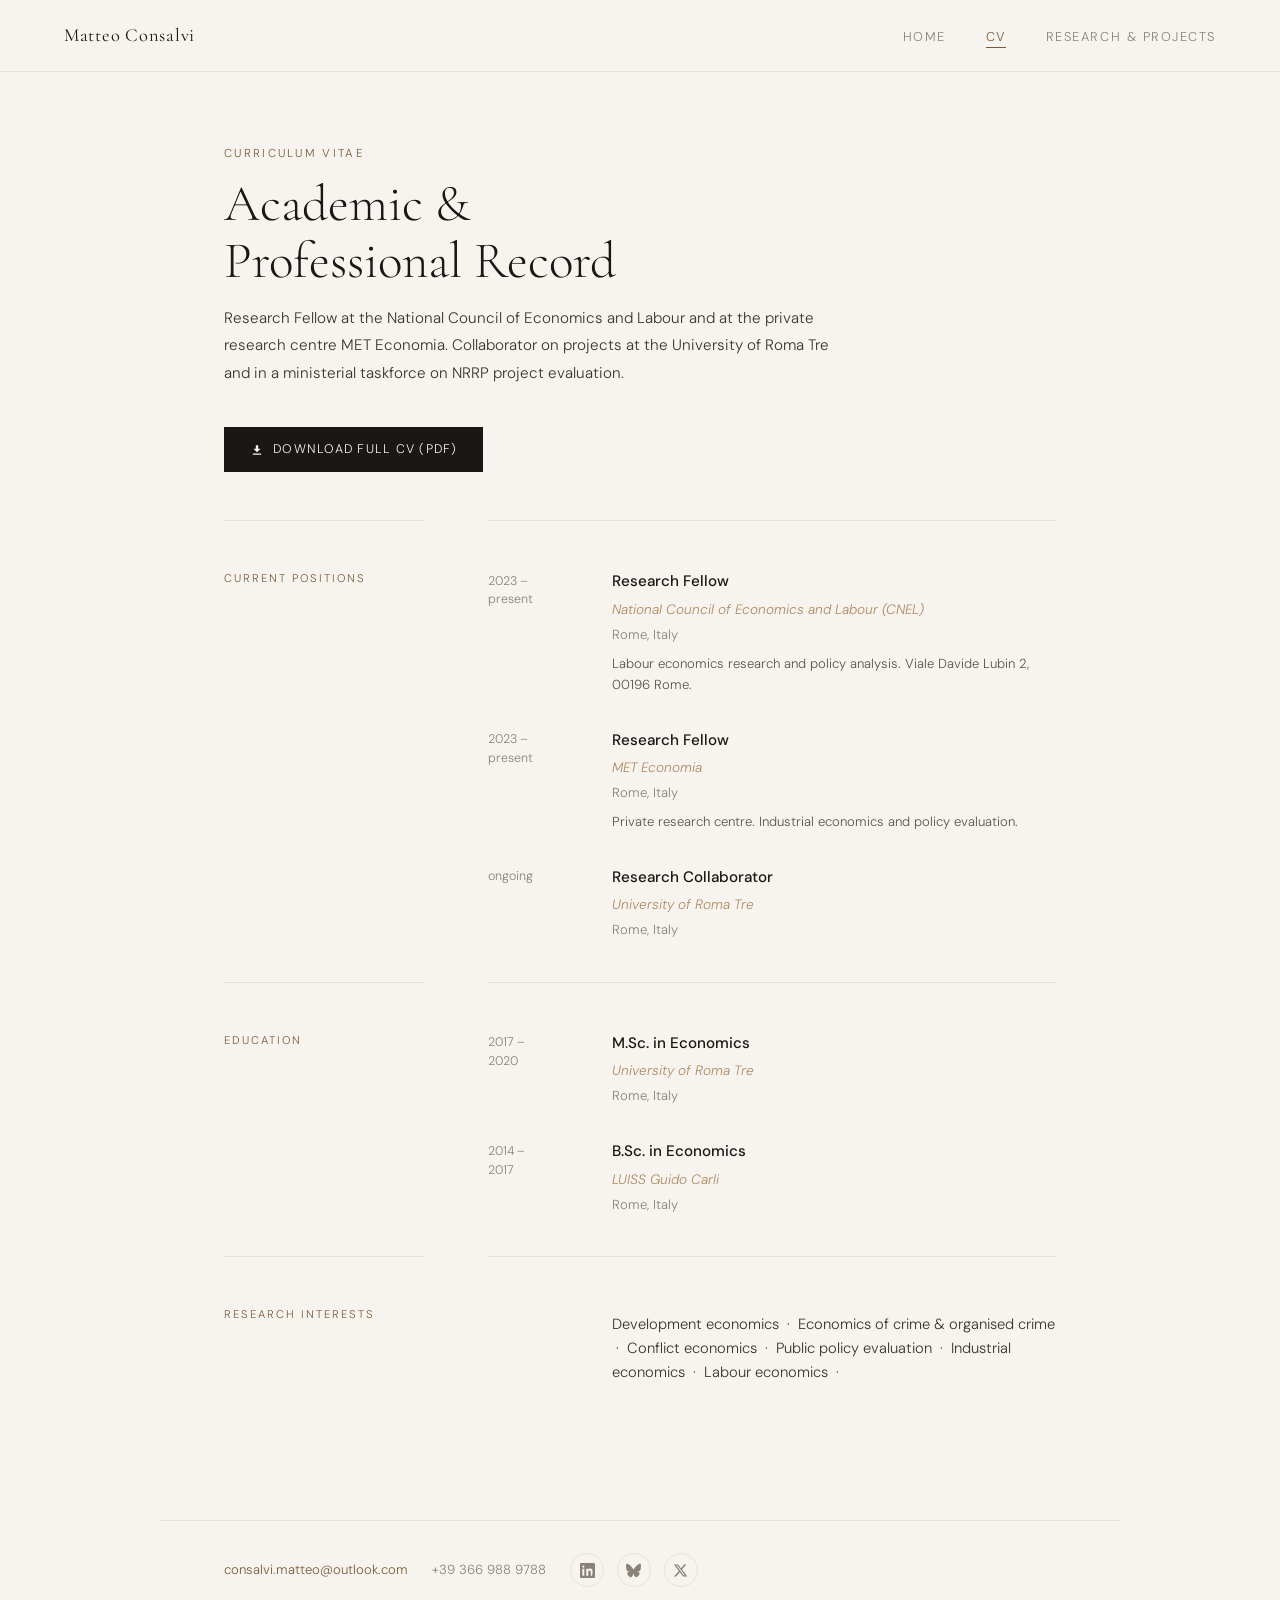
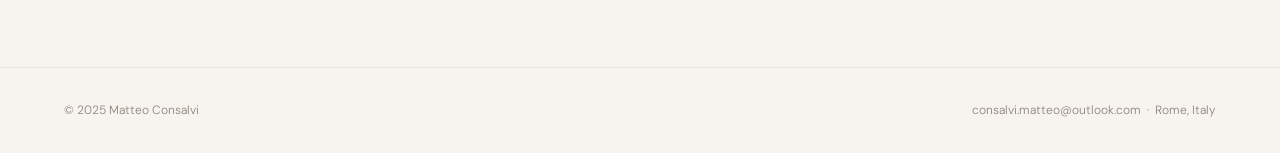
==== cv.html @ 4a99da64 "Update cv.html" ====
<!DOCTYPE html>
<html lang="en">
<head>
  <meta charset="UTF-8" />
  <meta name="viewport" content="width=device-width, initial-scale=1.0" />
  <title>CV — Matteo Consalvi</title>
  <link href="https://fonts.googleapis.com/css2?family=Cormorant+Garamond:ital,wght@0,300;0,400;0,600;1,300;1,400&family=DM+Sans:wght@300;400;500&display=swap" rel="stylesheet" />
  <style>
    *, *::before, *::after { box-sizing: border-box; margin: 0; padding: 0; }

    :root {
      --ink:       #1a1814;
      --parchment: #f7f4ef;
      --warm-mid:  #e8e3da;
      --accent:    #7a5c3a;
      --accent-lt: #b08a60;
      --muted:     #8a8278;
      --serif:     'Cormorant Garamond', Georgia, serif;
      --sans:      'DM Sans', system-ui, sans-serif;
    }

    html { scroll-behavior: smooth; }
    body {
      background: var(--parchment);
      color: var(--ink);
      font-family: var(--sans);
      font-weight: 300;
      line-height: 1.7;
      min-height: 100vh;
    }

    /* ─── NAV ─── */
    nav {
      position: fixed; top: 0; left: 0; right: 0; z-index: 100;
      display: flex; align-items: center; justify-content: space-between;
      padding: 1.25rem 4rem;
      background: rgba(247,244,239,0.92);
      backdrop-filter: blur(10px);
      border-bottom: 1px solid var(--warm-mid);
    }
    .nav-brand {
      font-family: var(--serif);
      font-size: 1.15rem;
      font-weight: 400;
      letter-spacing: 0.04em;
      color: var(--ink);
      text-decoration: none;
    }
    .nav-links { display: flex; gap: 2.5rem; list-style: none; }
    .nav-links a {
      font-size: 0.8rem;
      letter-spacing: 0.12em;
      text-transform: uppercase;
      color: var(--muted);
      text-decoration: none;
      transition: color 0.2s;
    }
    .nav-links a:hover { color: var(--ink); }
    .nav-links a.active {
      border-bottom: 1px solid var(--accent);
      padding-bottom: 2px;
      color: var(--accent);
    }

    /* ─── PAGE HEADER ─── */
    .page-header {
      padding: 9rem 4rem 3rem;
      max-width: 960px;
      margin: 0 auto;
      animation: fadeUp 0.6s ease both;
    }
    .page-eyebrow {
      font-size: 0.72rem;
      letter-spacing: 0.2em;
      text-transform: uppercase;
      color: var(--accent);
      margin-bottom: 0.8rem;
    }
    h1 {
      font-family: var(--serif);
      font-size: clamp(2.4rem, 4vw, 3.5rem);
      font-weight: 300;
      line-height: 1.1;
      margin-bottom: 1rem;
    }
    .page-intro {
      font-size: 0.95rem;
      color: #3a3530;
      max-width: 620px;
      line-height: 1.8;
      margin-bottom: 2.5rem;
    }

    /* ─── DOWNLOAD BUTTON ─── */
    .btn-download {
      display: inline-flex;
      align-items: center;
      gap: 0.6rem;
      padding: 0.75rem 1.6rem;
      background: var(--ink);
      color: var(--parchment);
      font-family: var(--sans);
      font-size: 0.78rem;
      letter-spacing: 0.1em;
      text-transform: uppercase;
      text-decoration: none;
      transition: background 0.2s;
    }
    .btn-download:hover { background: var(--accent); }
    .btn-download svg { width: 14px; height: 14px; fill: currentColor; }

    /* ─── MAIN CONTENT ─── */
    .cv-layout {
      max-width: 960px;
      margin: 0 auto;
      padding: 0 4rem 6rem;
      display: grid;
      grid-template-columns: 200px 1fr;
      gap: 0 4rem;
    }

    /* ─── CV SECTION ─── */
    .cv-section {
      display: contents;
    }
    .cv-section-label {
      font-size: 0.7rem;
      letter-spacing: 0.18em;
      text-transform: uppercase;
      color: var(--accent);
      padding-top: 3rem;
      padding-bottom: 0.5rem;
      border-top: 1px solid var(--warm-mid);
    }
    .cv-section-body {
      padding-top: 3rem;
      padding-bottom: 2.5rem;
      border-top: 1px solid var(--warm-mid);
    }

    /* ─── CV ENTRY ─── */
    .cv-entry {
      display: grid;
      grid-template-columns: 100px 1fr;
      gap: 0 1.5rem;
      margin-bottom: 2rem;
    }
    .cv-entry:last-child { margin-bottom: 0; }
    .cv-year {
      font-size: 0.78rem;
      color: var(--muted);
      padding-top: 0.15rem;
      line-height: 1.5;
    }
    .cv-entry-content {}
    .cv-entry-title {
      font-size: 0.95rem;
      font-weight: 500;
      margin-bottom: 0.15rem;
    }
    .cv-entry-sub {
      font-size: 0.85rem;
      color: var(--accent-lt);
      font-style: italic;
      margin-bottom: 0.2rem;
    }
    .cv-entry-place {
      font-size: 0.82rem;
      color: var(--muted);
    }
    .cv-entry-desc {
      font-size: 0.82rem;
      color: #5a5450;
      margin-top: 0.4rem;
      line-height: 1.65;
    }

    /* ─── CONTACT STRIP ─── */
    .contact-strip {
      max-width: 960px;
      margin: 0 auto;
      padding: 2rem 4rem 5rem;
      display: flex;
      flex-wrap: wrap;
      gap: 1.5rem;
      align-items: center;
      border-top: 1px solid var(--warm-mid);
    }
    .contact-strip a {
      font-size: 0.82rem;
      color: var(--accent);
      text-decoration: none;
    }
    .contact-strip a:hover { text-decoration: underline; }
    .social-links { display: flex; gap: 0.8rem; align-items: center; }
    .social-links a {
      display: flex; align-items: center; justify-content: center;
      width: 34px; height: 34px;
      border: 1px solid var(--warm-mid);
      border-radius: 50%;
      color: var(--muted);
      text-decoration: none;
      font-size: 0.8rem;
      transition: all 0.2s;
    }
    .social-links a:hover { border-color: var(--accent); color: var(--accent); }
    .social-links svg { width: 15px; height: 15px; fill: currentColor; }

    /* ─── FOOTER ─── */
    footer {
      border-top: 1px solid var(--warm-mid);
      padding: 2rem 4rem;
      display: flex; justify-content: space-between; align-items: center;
      font-size: 0.75rem; color: var(--muted);
    }
    footer a { color: var(--muted); text-decoration: none; }
    footer a:hover { color: var(--accent); }

    @media (max-width: 768px) {
      nav { padding: 1rem 1.5rem; }
      .nav-links { gap: 1.5rem; }
      .page-header { padding: 7rem 1.5rem 2rem; }
      .cv-layout { grid-template-columns: 1fr; padding: 0 1.5rem 4rem; gap: 0; }
      .cv-section-label { border-top: none;  2rem; }
      .cv-entry { grid-template-columns: 1fr; gap: 0.2rem; }
      .contact-strip { padding: 2rem 1.5rem; }
      footer { flex-direction: column; gap: 0.5rem; padding: 1.5rem; }
    }

    @keyframes fadeUp {
      from { opacity: 0; transform: translateY(18px); }
      to   { opacity: 1; transform: translateY(0); }
    }
    .cv-layout { animation: fadeUp 0.65s ease 0.1s both; }
  </style>
</head>
<body>

  <nav>
    <a class="nav-brand" href="index.html">Matteo Consalvi</a>
    <ul class="nav-links">
      <li><a href="index.html">Home</a></li>
      <li><a href="cv.html" class="active">CV</a></li>
      <li><a href="research.html">Research &amp; Projects</a></li>
    </ul>
  </nav>

  <div class="page-header">
    <div class="page-eyebrow">Curriculum Vitae</div>
    <h1>Academic &amp;<br>Professional Record</h1>
    <p class="page-intro">
      Research Fellow at the National Council of Economics and Labour and at the private research centre MET Economia. Collaborator on projects at the University of Roma Tre and in a ministerial taskforce on NRRP project evaluation.
    </p>
    <a class="btn-download"
      href="assets/matteo-consalvi-cv.pdf" download       
      target="_blank" rel="noopener">
      <svg viewBox="0 0 24 24"><path d="M12 16l-6-6h4V4h4v6h4l-6 6zm-7 2h14v2H5v-2z"/></svg>
      Download Full CV (PDF)
    </a>
  </div>

  <div class="cv-layout">

    <!-- CURRENT POSITIONS -->
    <div class="cv-section">
      <div class="cv-section-label">Current Positions</div>
      <div class="cv-section-body">
        <div class="cv-entry">
          <div class="cv-year">2023 –<br>present</div>
          <div class="cv-entry-content">
            <div class="cv-entry-title">Research Fellow</div>
            <div class="cv-entry-sub">National Council of Economics and Labour (CNEL)</div>
            <div class="cv-entry-place">Rome, Italy</div>
            <div class="cv-entry-desc">Labour economics research and policy analysis. Viale Davide Lubin 2, 00196 Rome.</div>
          </div>
        </div>
        <div class="cv-entry">
          <div class="cv-year">2023 –<br>present</div>
          <div class="cv-entry-content">
            <div class="cv-entry-title">Research Fellow</div>
            <div class="cv-entry-sub">MET Economia</div>
            <div class="cv-entry-place">Rome, Italy</div>
            <div class="cv-entry-desc">Private research centre. Industrial economics and policy evaluation.</div>
          </div>
        </div>
        <div class="cv-entry">
          <div class="cv-year">ongoing</div>
          <div class="cv-entry-content">
            <div class="cv-entry-title">Research Collaborator</div>
            <div class="cv-entry-sub">University of Roma Tre</div>
            <div class="cv-entry-place">Rome, Italy</div>
          </div>
        </div>
      </div>
    </div>

    <!-- EDUCATION -->
    <div class="cv-section">
      <div class="cv-section-label">Education</div>
      <div class="cv-section-body">
        <div class="cv-entry">
          <div class="cv-year">2017 –<br>2020</div>
          <div class="cv-entry-content">
            <div class="cv-entry-title">M.Sc. in Economics</div>
            <div class="cv-entry-sub">University of Roma Tre</div>
            <div class="cv-entry-place">Rome, Italy</div>
          </div>
        </div>
        <div class="cv-entry">
          <div class="cv-year">2014 –<br>2017</div>
          <div class="cv-entry-content">
            <div class="cv-entry-title">B.Sc. in Economics</div>
            <div class="cv-entry-sub">LUISS Guido Carli</div>
            <div class="cv-entry-place">Rome, Italy</div>
          </div>
        </div>
      </div>
    </div>

    <!-- RESEARCH INTERESTS -->
    <div class="cv-section">
      <div class="cv-section-label">Research Interests</div>
      <div class="cv-section-body">
        <div class="cv-entry">
          <div class="cv-year"></div>
          <div class="cv-entry-content">
            <div class="cv-entry-desc" style="font-size:0.92rem; color:#3a3530;">
              Development economics &nbsp;·&nbsp; Economics of crime &amp; organised crime &nbsp;·&nbsp; Conflict economics &nbsp;·&nbsp; Public policy evaluation &nbsp;·&nbsp; Industrial economics &nbsp;·&nbsp; Labour economics &nbsp;·&nbsp; 
            </div>
          </div>
        </div>
      </div>
    </div>

  </div>

  <!-- CONTACT -->
  <div class="contact-strip">
    <a href="mailto:consalvi.matteo@outlook.com">consalvi.matteo@outlook.com</a>
    <span style="color:var(--muted); font-size:0.82rem;">+39 366 988 9788</span>
    <div class="social-links">
      <a href="https://www.linkedin.com/in/matteo-consalvi-65b625216/" target="_blank" rel="noopener" title="LinkedIn">
        <svg viewBox="0 0 24 24"><path d="M20.447 20.452H17.21v-5.569c0-1.328-.027-3.037-1.852-3.037-1.853 0-2.136 1.445-2.136 2.939v5.667H9.999V9h3.102v1.561h.042c.431-.816 1.484-1.676 3.054-1.676 3.267 0 3.868 2.149 3.868 4.944l-.618 6.623zM5.337 7.433a1.8 1.8 0 1 1 0-3.6 1.8 1.8 0 0 1 0 3.6zm1.554 13.019H3.781V9h3.11v11.452zM22.225 0H1.771C.792 0 0 .774 0 1.729v20.542C0 23.227.792 24 1.771 24h20.451C23.2 24 24 23.227 24 22.271V1.729C24 .774 23.2 0 22.222 0h.003z"/></svg>
      </a>
      <a href="https://bsky.app/profile/mconsalvi.bsky.social" target="_blank" rel="noopener" title="Bluesky">
        <svg viewBox="0 0 24 24"><path d="M12 10.8c-1.087-2.114-4.046-6.053-6.798-7.995C2.566.944 1.561 1.266.902 1.565.139 1.908 0 3.08 0 3.768c0 .69.378 5.65.624 6.479.815 2.736 3.713 3.66 6.383 3.364.136-.02.275-.039.415-.056-.138.022-.276.04-.415.056-3.912.58-7.387 2.005-2.83 7.078 5.013 5.19 6.87-1.113 7.823-4.308.953 3.195 2.05 9.271 7.733 4.308 4.267-4.308 1.172-6.498-2.74-7.078a8.741 8.741 0 0 1-.415-.056c.14.017.279.036.415.056 2.67.297 5.568-.628 6.383-3.364.246-.828.624-5.79.624-6.478 0-.69-.139-1.861-.902-2.204-.659-.298-1.664-.62-4.3 1.24C16.046 4.748 13.087 8.687 12 10.8z"/></svg>
      </a>
      <a href="https://x.com/matt_consi" target="_blank" rel="noopener" title="X">
        <svg viewBox="0 0 24 24"><path d="M18.244 2.25h3.308l-7.227 8.26 8.502 11.24H16.17l-5.214-6.817L4.99 21.75H1.68l7.73-8.835L1.254 2.25H8.08l4.713 6.231zm-1.161 17.52h1.833L7.084 4.126H5.117z"/></svg>
      </a>
    </div>
  </div>

  <footer>
    <span>&copy; 2025 Matteo Consalvi</span>
    <span><a href="mailto:consalvi.matteo@outlook.com">consalvi.matteo@outlook.com</a> &nbsp;&middot;&nbsp; Rome, Italy</span>
  </footer>

</body>
</html>
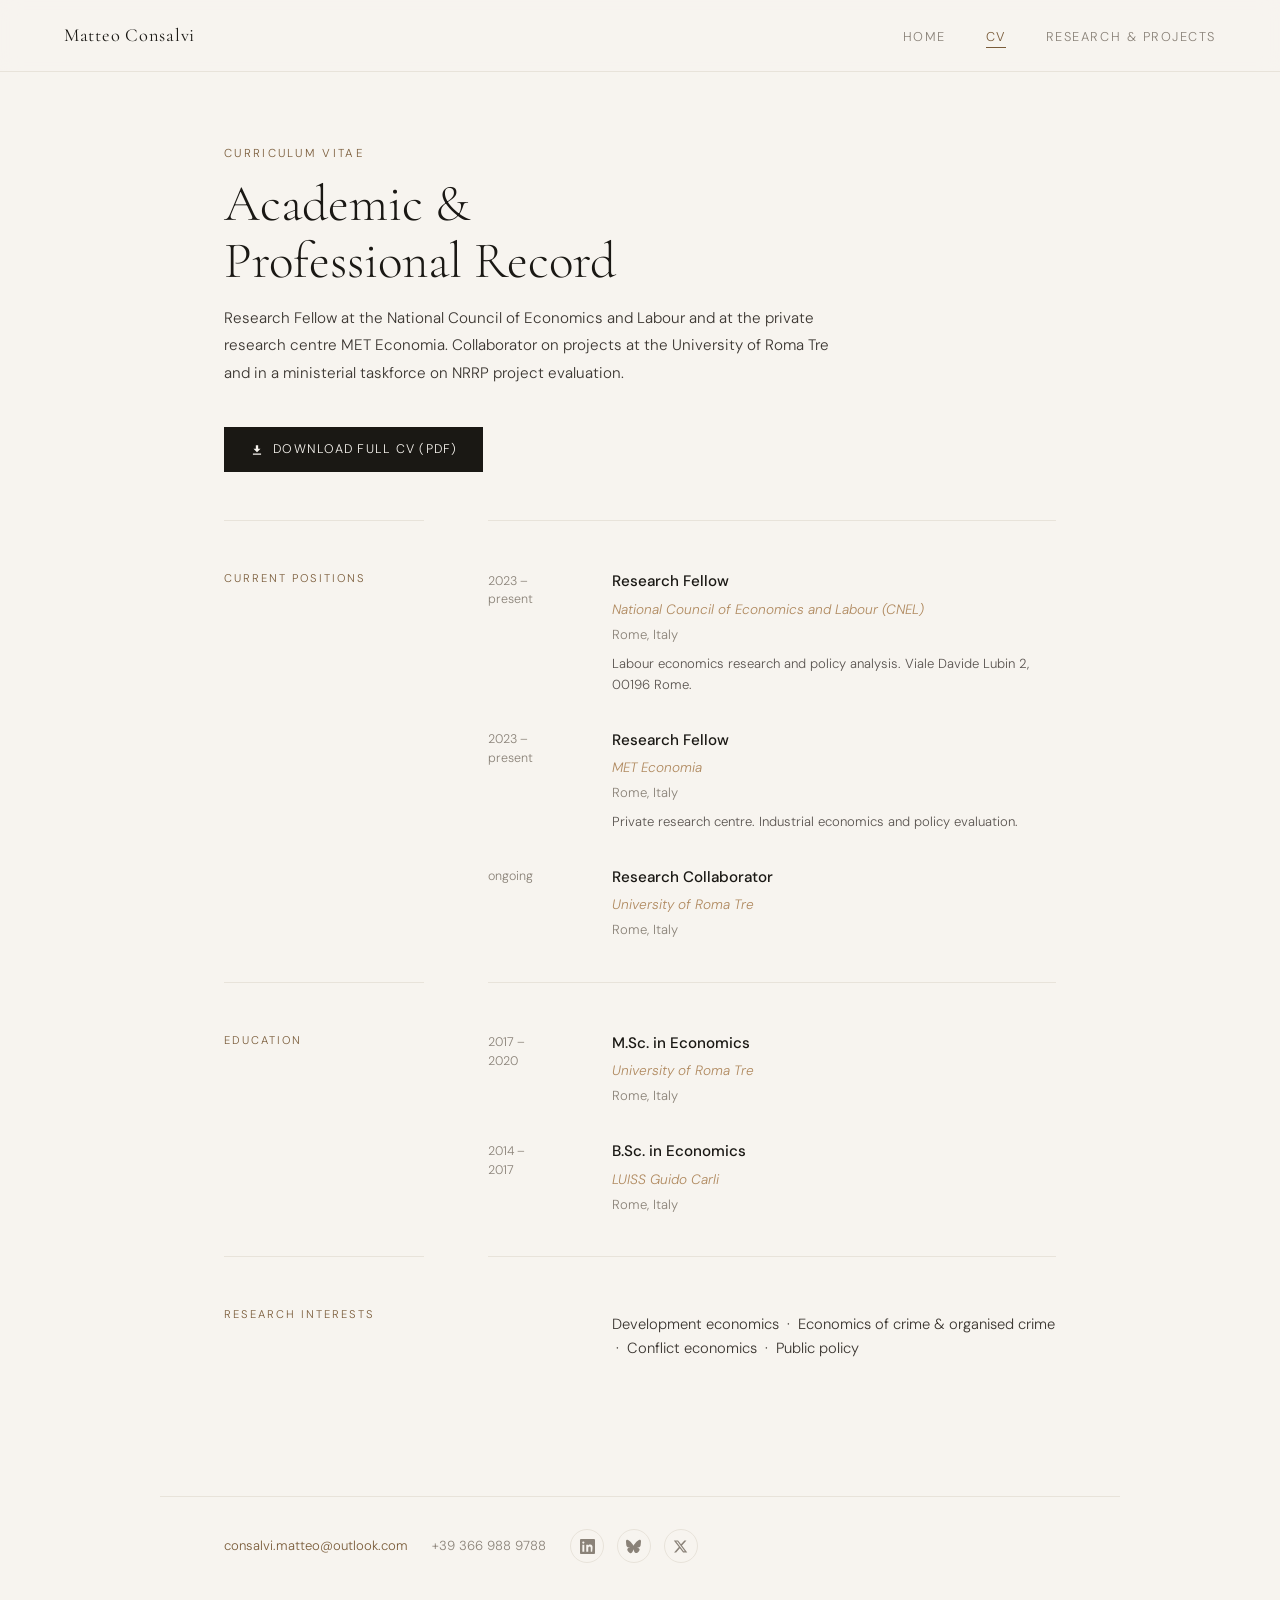
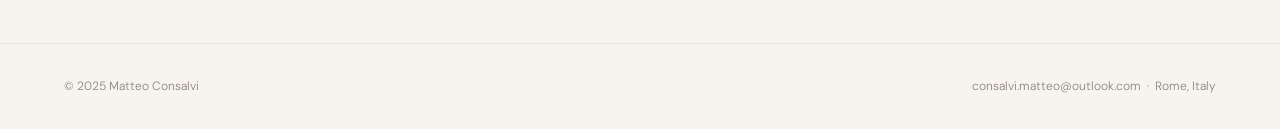
==== commit e7773e13: "Update cv.html" ====
--- a/cv.html
+++ b/cv.html
@@ -325,7 +325,7 @@
           <div class="cv-year"></div>
           <div class="cv-entry-content">
             <div class="cv-entry-desc" style="font-size:0.92rem; color:#3a3530;">
-              Development economics &nbsp;·&nbsp; Economics of crime &amp; organised crime &nbsp;·&nbsp; Conflict economics &nbsp;·&nbsp; Public policy evaluation &nbsp;·&nbsp; Industrial economics &nbsp;·&nbsp; Labour economics &nbsp;·&nbsp; 
+              Development economics &nbsp;·&nbsp; Economics of crime &amp; organised crime &nbsp;·&nbsp; Conflict economics &nbsp;·&nbsp; Public policy
             </div>
           </div>
         </div>
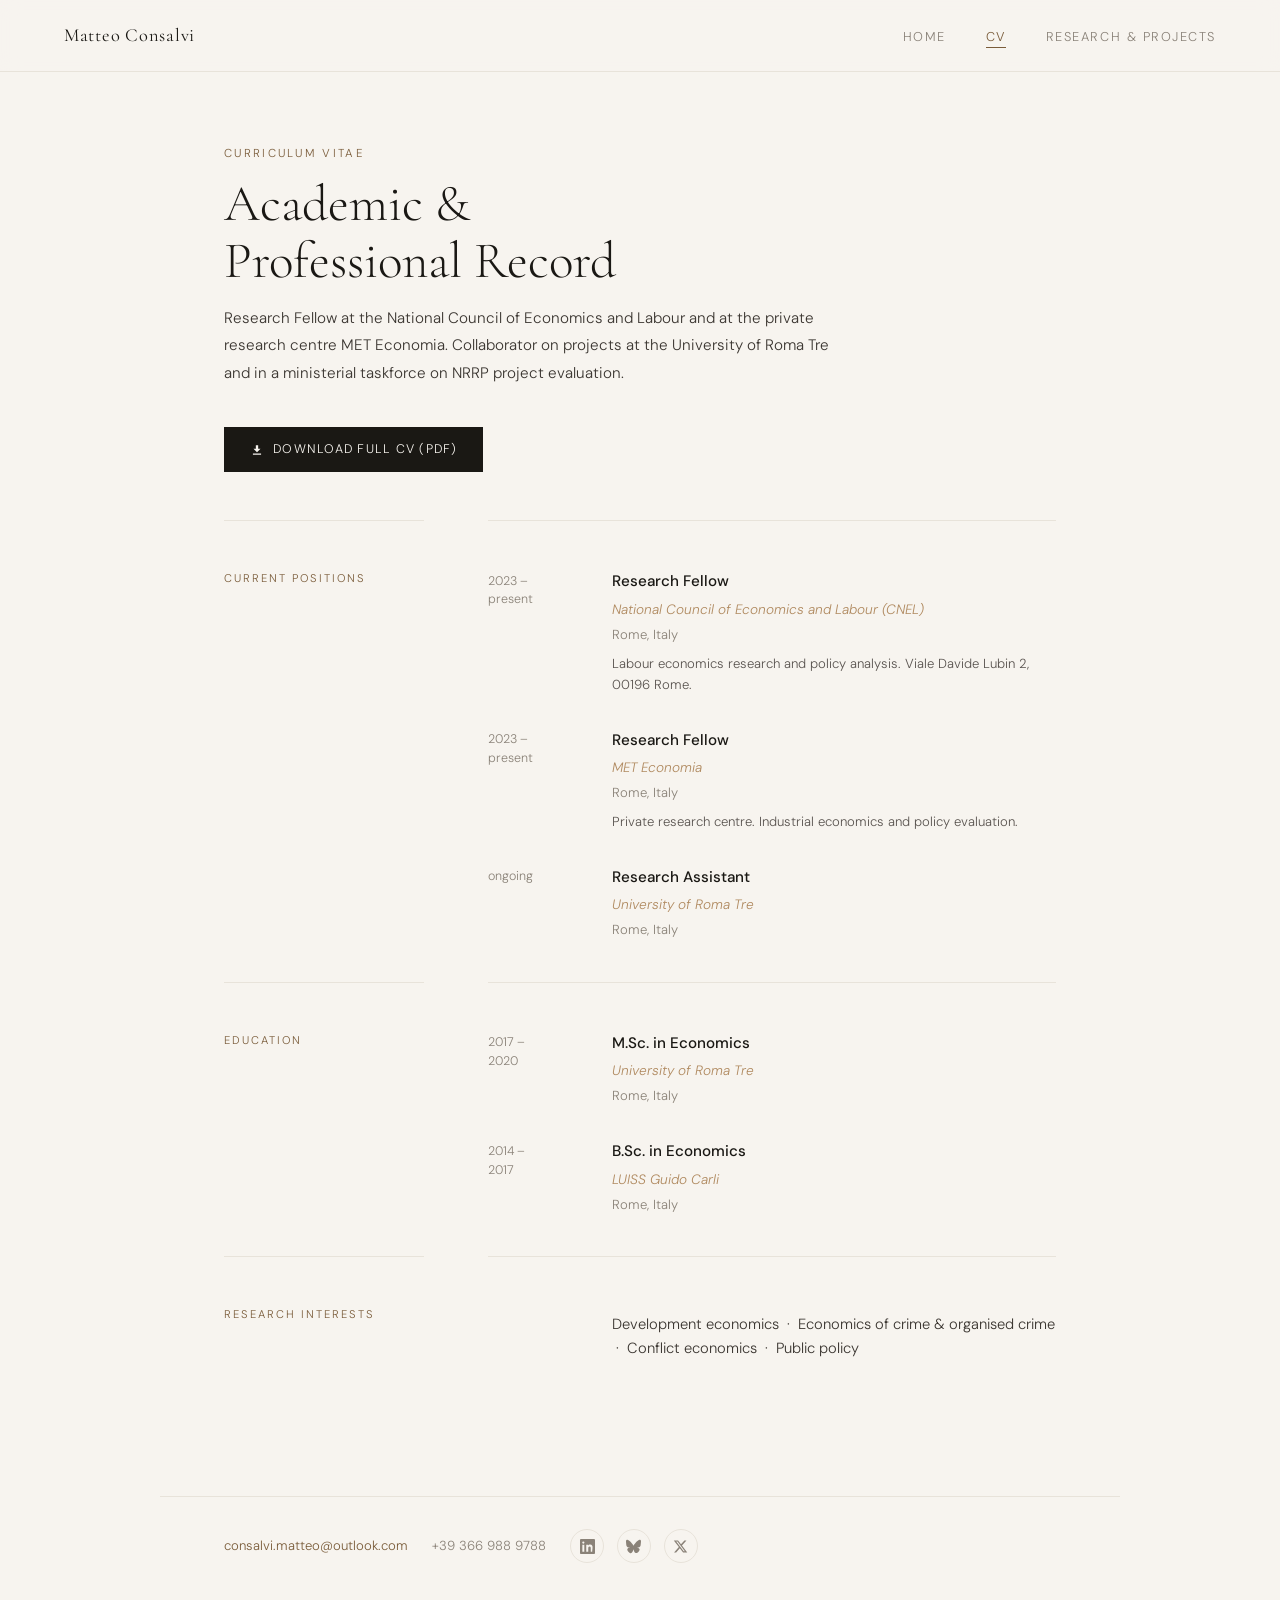
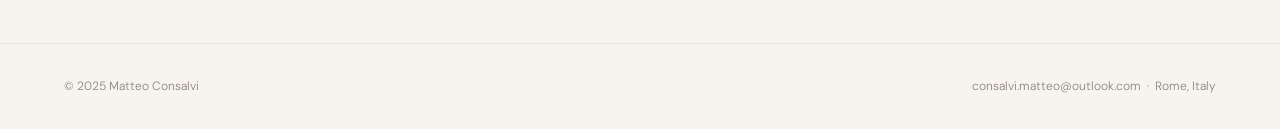
==== commit eeced556: "Update cv.html" ====
--- a/cv.html
+++ b/cv.html
@@ -286,7 +286,7 @@
         <div class="cv-entry">
           <div class="cv-year">ongoing</div>
           <div class="cv-entry-content">
-            <div class="cv-entry-title">Research Collaborator</div>
+            <div class="cv-entry-title">Research Assistant</div>
             <div class="cv-entry-sub">University of Roma Tre</div>
             <div class="cv-entry-place">Rome, Italy</div>
           </div>
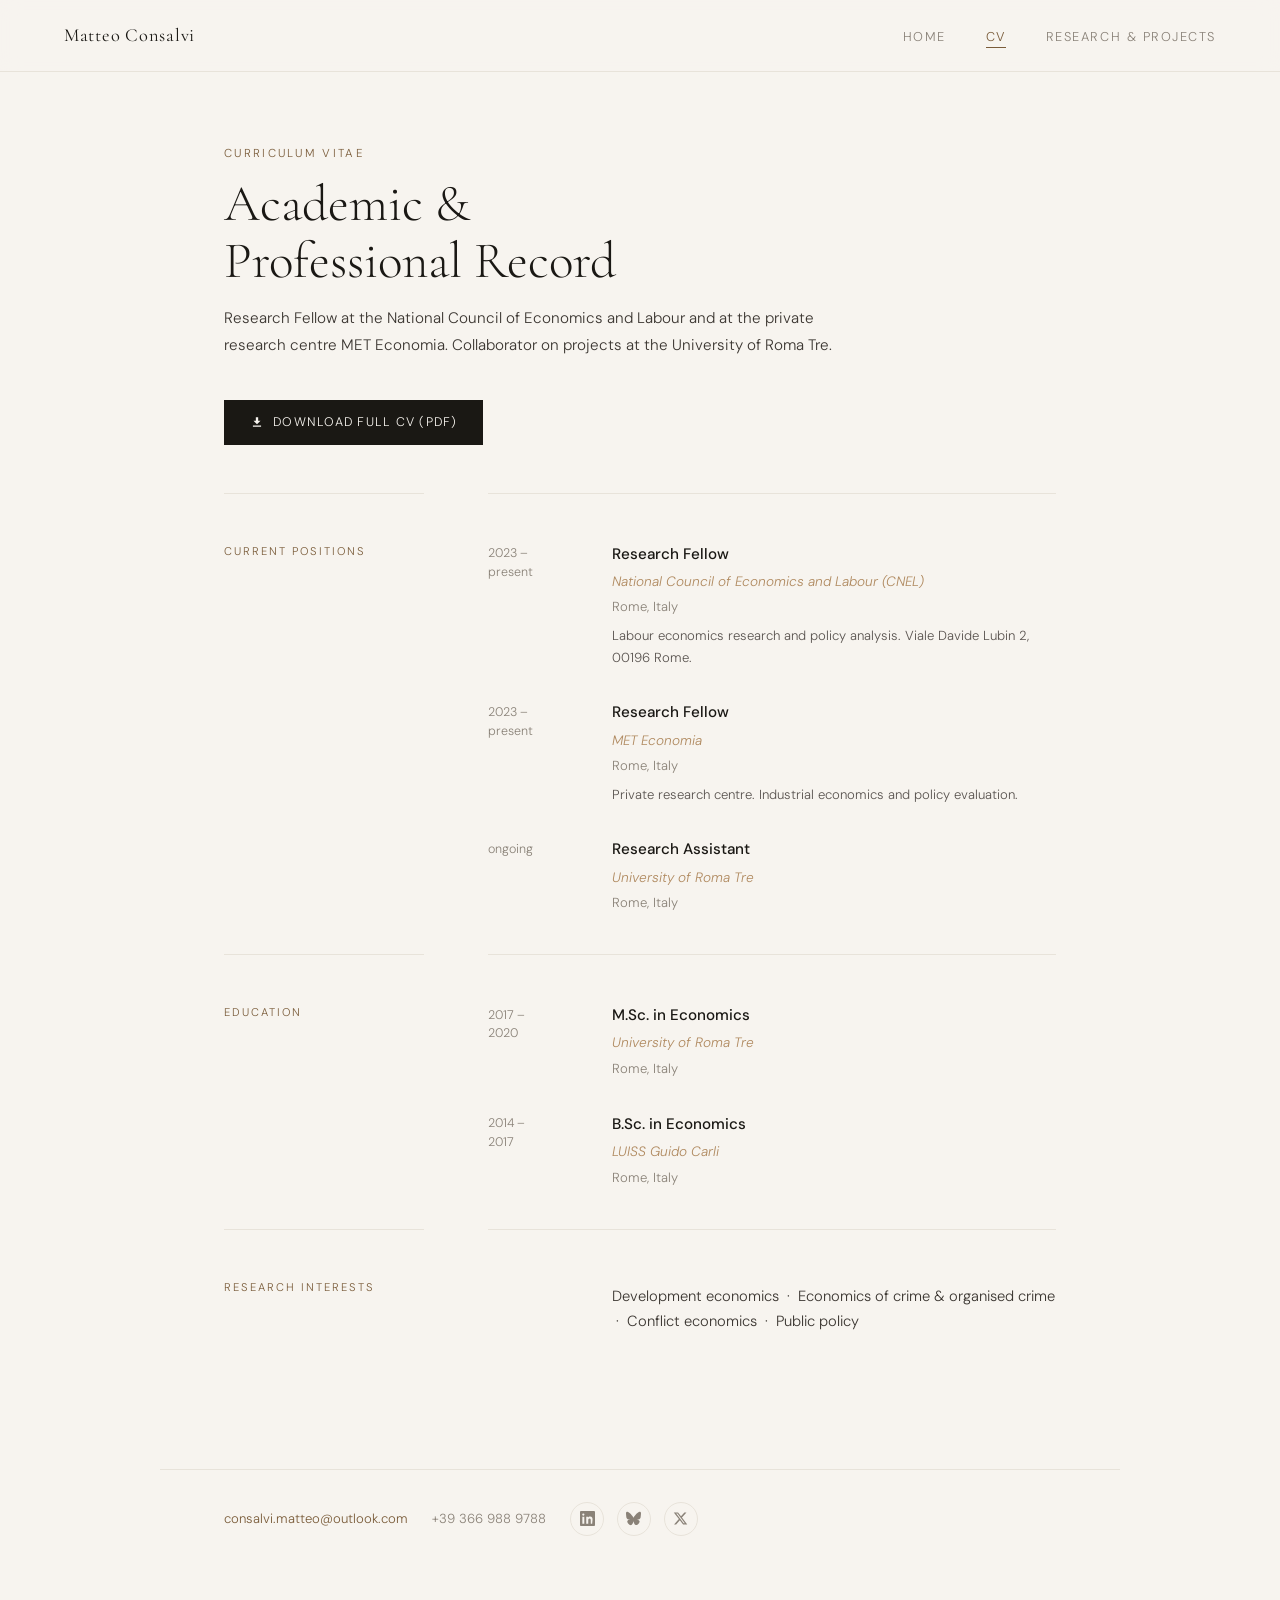
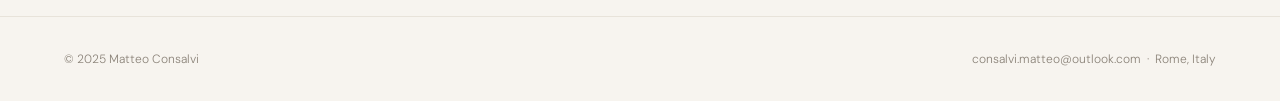
==== commit 69747618: "Update cv.html" ====
--- a/cv.html
+++ b/cv.html
@@ -249,7 +249,7 @@
     <div class="page-eyebrow">Curriculum Vitae</div>
     <h1>Academic &amp;<br>Professional Record</h1>
     <p class="page-intro">
-      Research Fellow at the National Council of Economics and Labour and at the private research centre MET Economia. Collaborator on projects at the University of Roma Tre and in a ministerial taskforce on NRRP project evaluation.
+      Research Fellow at the National Council of Economics and Labour and at the private research centre MET Economia. Collaborator on projects at the University of Roma Tre.
     </p>
     <a class="btn-download"
       href="assets/matteo-consalvi-cv.pdf" download       
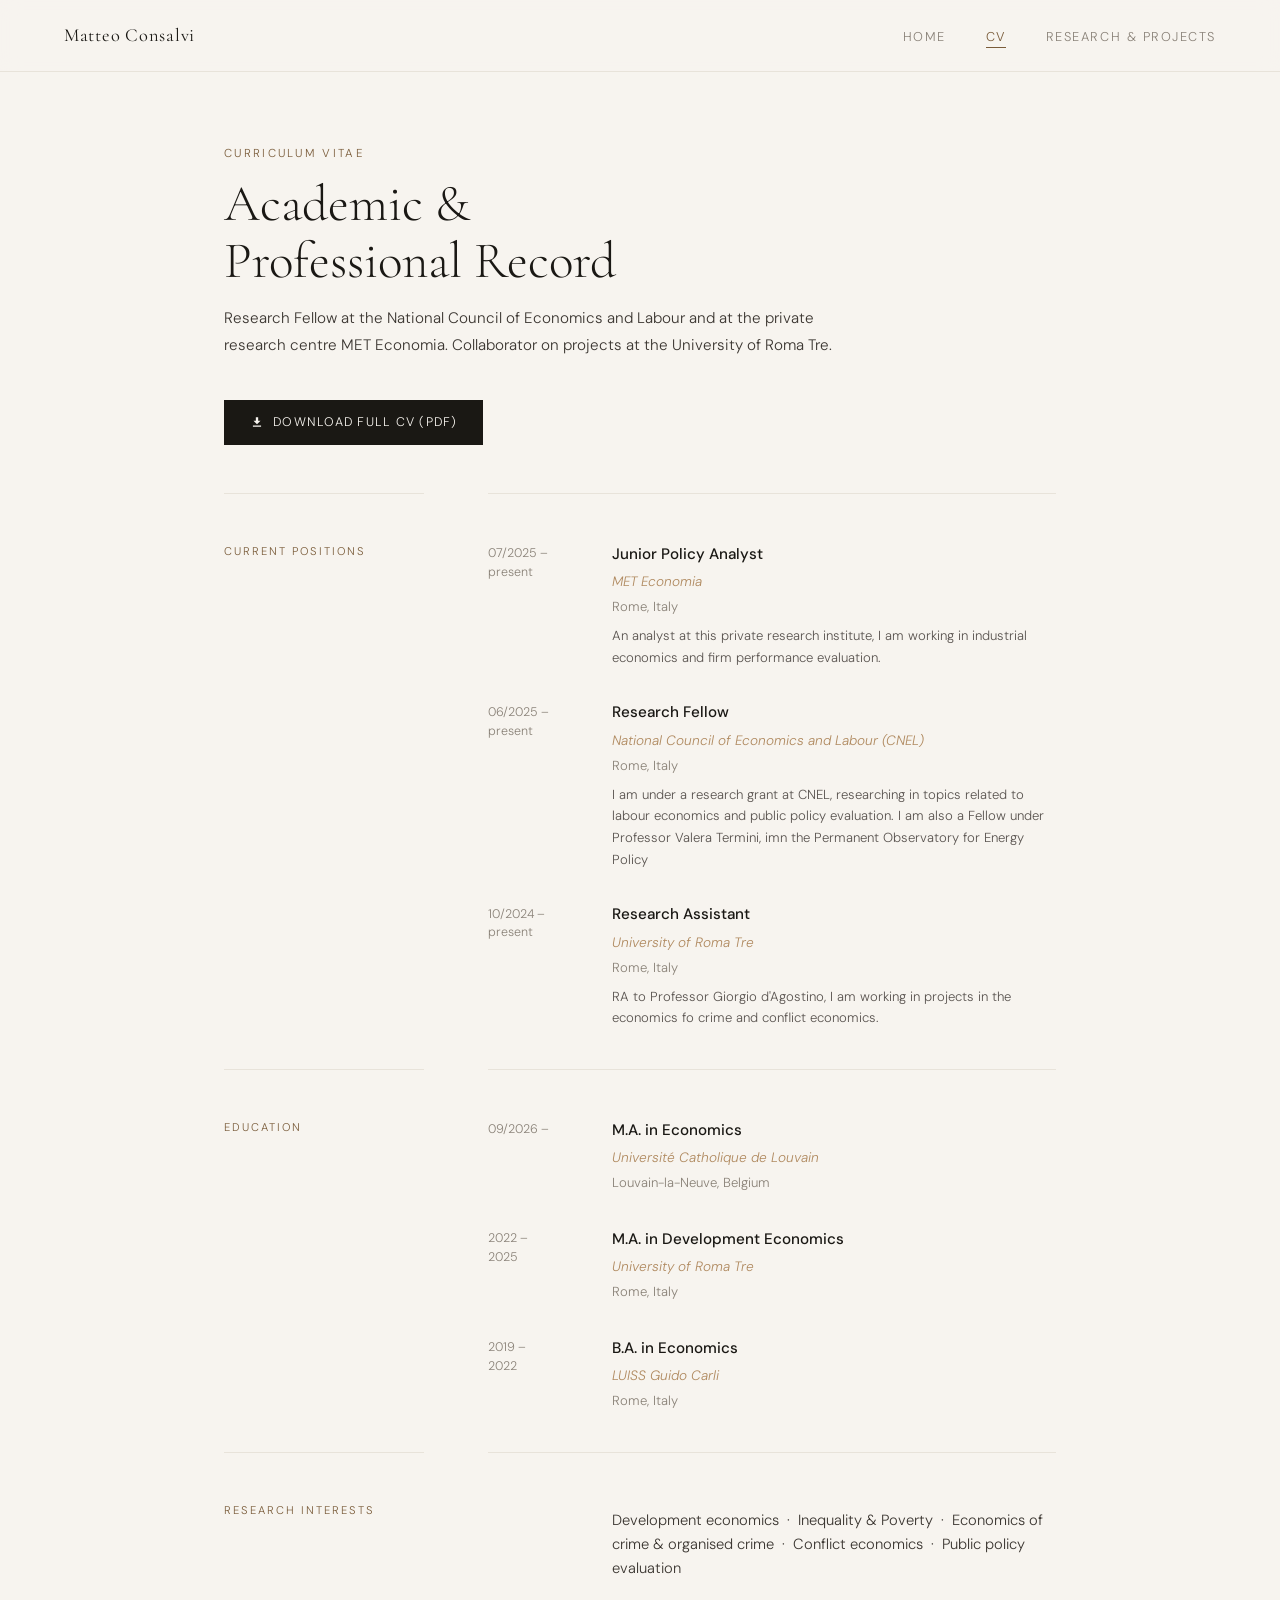
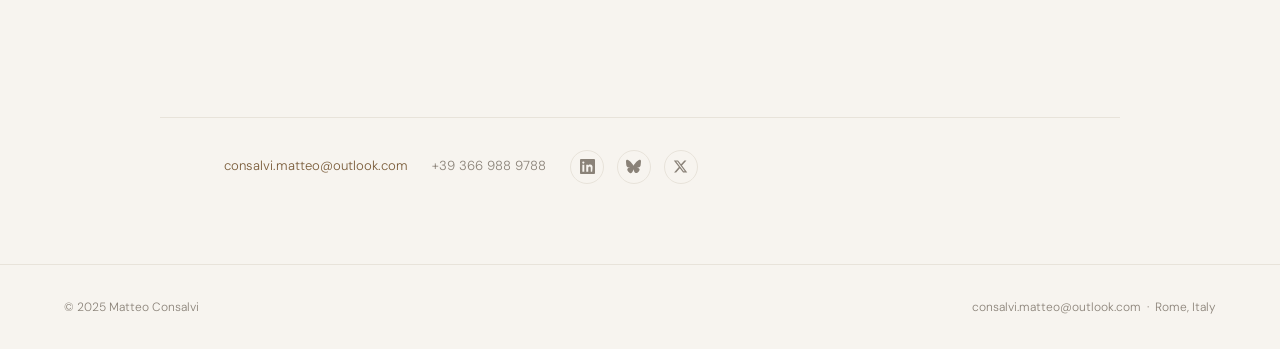
==== commit a6d5237f: "CV dates and experience updating" ====
--- a/cv.html
+++ b/cv.html
@@ -266,29 +266,30 @@
       <div class="cv-section-label">Current Positions</div>
       <div class="cv-section-body">
         <div class="cv-entry">
-          <div class="cv-year">2023 –<br>present</div>
+          <div class="cv-year">07/2025 –<br>present</div>
+          <div class="cv-entry-content">
+            <div class="cv-entry-title">Junior Policy Analyst</div>
+            <div class="cv-entry-sub">MET Economia</div>
+            <div class="cv-entry-place">Rome, Italy</div>
+            <div class="cv-entry-desc">An analyst at this private research institute, I am working in industrial economics and firm performance evaluation.</div>
+          </div>
+        </div>
+        <div class="cv-entry">
+          <div class="cv-year">06/2025 –<br>present</div>
           <div class="cv-entry-content">
             <div class="cv-entry-title">Research Fellow</div>
             <div class="cv-entry-sub">National Council of Economics and Labour (CNEL)</div>
             <div class="cv-entry-place">Rome, Italy</div>
-            <div class="cv-entry-desc">Labour economics research and policy analysis. Viale Davide Lubin 2, 00196 Rome.</div>
-          </div>
-        </div>
-        <div class="cv-entry">
-          <div class="cv-year">2023 –<br>present</div>
-          <div class="cv-entry-content">
-            <div class="cv-entry-title">Research Fellow</div>
-            <div class="cv-entry-sub">MET Economia</div>
-            <div class="cv-entry-place">Rome, Italy</div>
-            <div class="cv-entry-desc">Private research centre. Industrial economics and policy evaluation.</div>
-          </div>
-        </div>
-        <div class="cv-entry">
-          <div class="cv-year">ongoing</div>
+            <div class="cv-entry-desc">I am under a research grant at CNEL, researching in topics related to labour economics and public policy evaluation. I am also a Fellow under Professor Valera Termini, imn the Permanent Observatory for Energy Policy</div>
+          </div>
+        </div>
+        <div class="cv-entry">
+          <div class="cv-year">10/2024 –<br>present</div>
           <div class="cv-entry-content">
             <div class="cv-entry-title">Research Assistant</div>
             <div class="cv-entry-sub">University of Roma Tre</div>
             <div class="cv-entry-place">Rome, Italy</div>
+            <div class="cv-entry-desc">RA to Professor Giorgio d'Agostino, I am working in projects in the economics fo crime and conflict economics.</div>
           </div>
         </div>
       </div>
@@ -299,17 +300,25 @@
       <div class="cv-section-label">Education</div>
       <div class="cv-section-body">
         <div class="cv-entry">
-          <div class="cv-year">2017 –<br>2020</div>
-          <div class="cv-entry-content">
-            <div class="cv-entry-title">M.Sc. in Economics</div>
+          <div class="cv-year">09/2026 –<br></div>
+          <div class="cv-entry-content">
+            <div class="cv-entry-title">M.A. in Economics</div>
+            <div class="cv-entry-sub">Université Catholique de Louvain</div>
+            <div class="cv-entry-place">Louvain-la-Neuve, Belgium</div>
+          </div>
+        </div>
+        <div class="cv-entry">
+          <div class="cv-year">2022 –<br>2025</div>
+          <div class="cv-entry-content">
+            <div class="cv-entry-title">M.A. in Development Economics</div>
             <div class="cv-entry-sub">University of Roma Tre</div>
             <div class="cv-entry-place">Rome, Italy</div>
           </div>
         </div>
         <div class="cv-entry">
-          <div class="cv-year">2014 –<br>2017</div>
-          <div class="cv-entry-content">
-            <div class="cv-entry-title">B.Sc. in Economics</div>
+          <div class="cv-year">2019 –<br>2022</div>
+          <div class="cv-entry-content">
+            <div class="cv-entry-title">B.A. in Economics</div>
             <div class="cv-entry-sub">LUISS Guido Carli</div>
             <div class="cv-entry-place">Rome, Italy</div>
           </div>
@@ -325,7 +334,7 @@
           <div class="cv-year"></div>
           <div class="cv-entry-content">
             <div class="cv-entry-desc" style="font-size:0.92rem; color:#3a3530;">
-              Development economics &nbsp;·&nbsp; Economics of crime &amp; organised crime &nbsp;·&nbsp; Conflict economics &nbsp;·&nbsp; Public policy
+              Development economics &nbsp;·&nbsp; Inequality &amp; Poverty &nbsp;·&nbsp; Economics of crime &amp; organised crime &nbsp;·&nbsp; Conflict economics &nbsp;·&nbsp; Public policy evaluation
             </div>
           </div>
         </div>
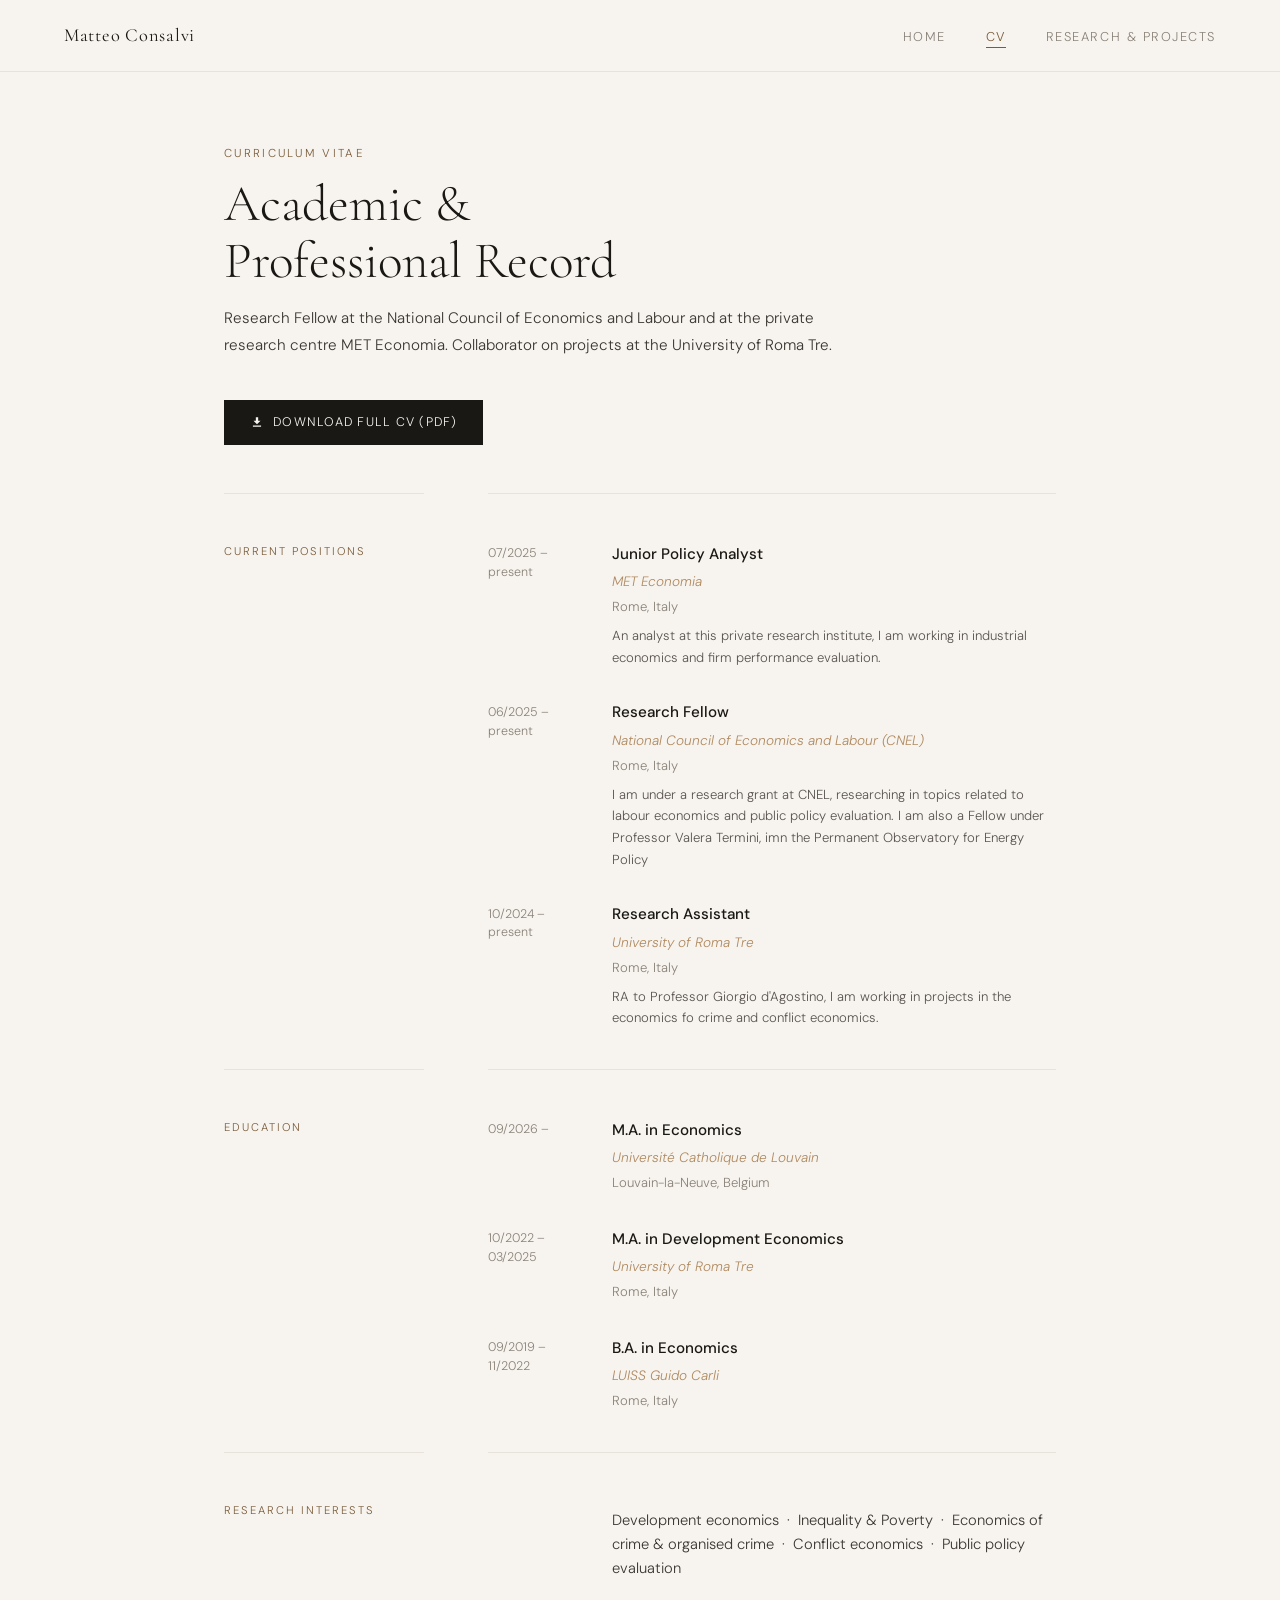
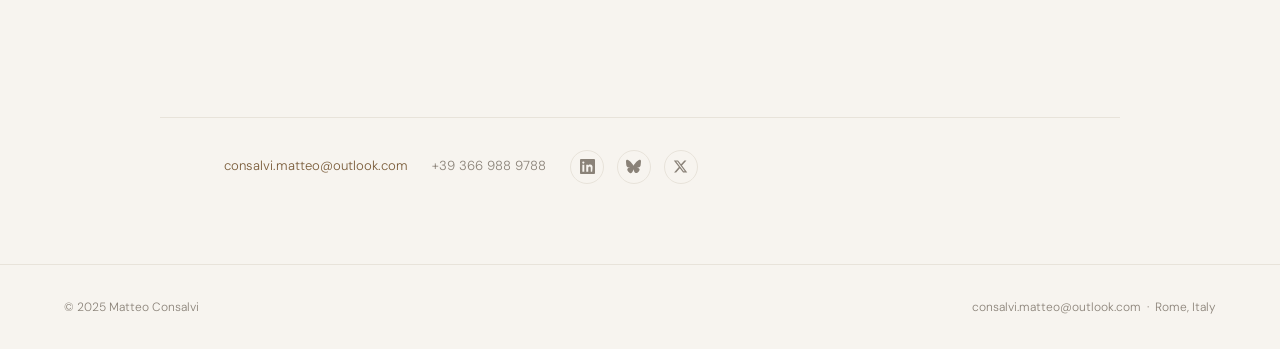
==== commit 17240592: "Education dates change" ====
--- a/cv.html
+++ b/cv.html
@@ -308,7 +308,7 @@
           </div>
         </div>
         <div class="cv-entry">
-          <div class="cv-year">2022 –<br>2025</div>
+          <div class="cv-year">10/2022 –<br>03/2025</div>
           <div class="cv-entry-content">
             <div class="cv-entry-title">M.A. in Development Economics</div>
             <div class="cv-entry-sub">University of Roma Tre</div>
@@ -316,7 +316,7 @@
           </div>
         </div>
         <div class="cv-entry">
-          <div class="cv-year">2019 –<br>2022</div>
+          <div class="cv-year">09/2019 –<br>11/2022</div>
           <div class="cv-entry-content">
             <div class="cv-entry-title">B.A. in Economics</div>
             <div class="cv-entry-sub">LUISS Guido Carli</div>
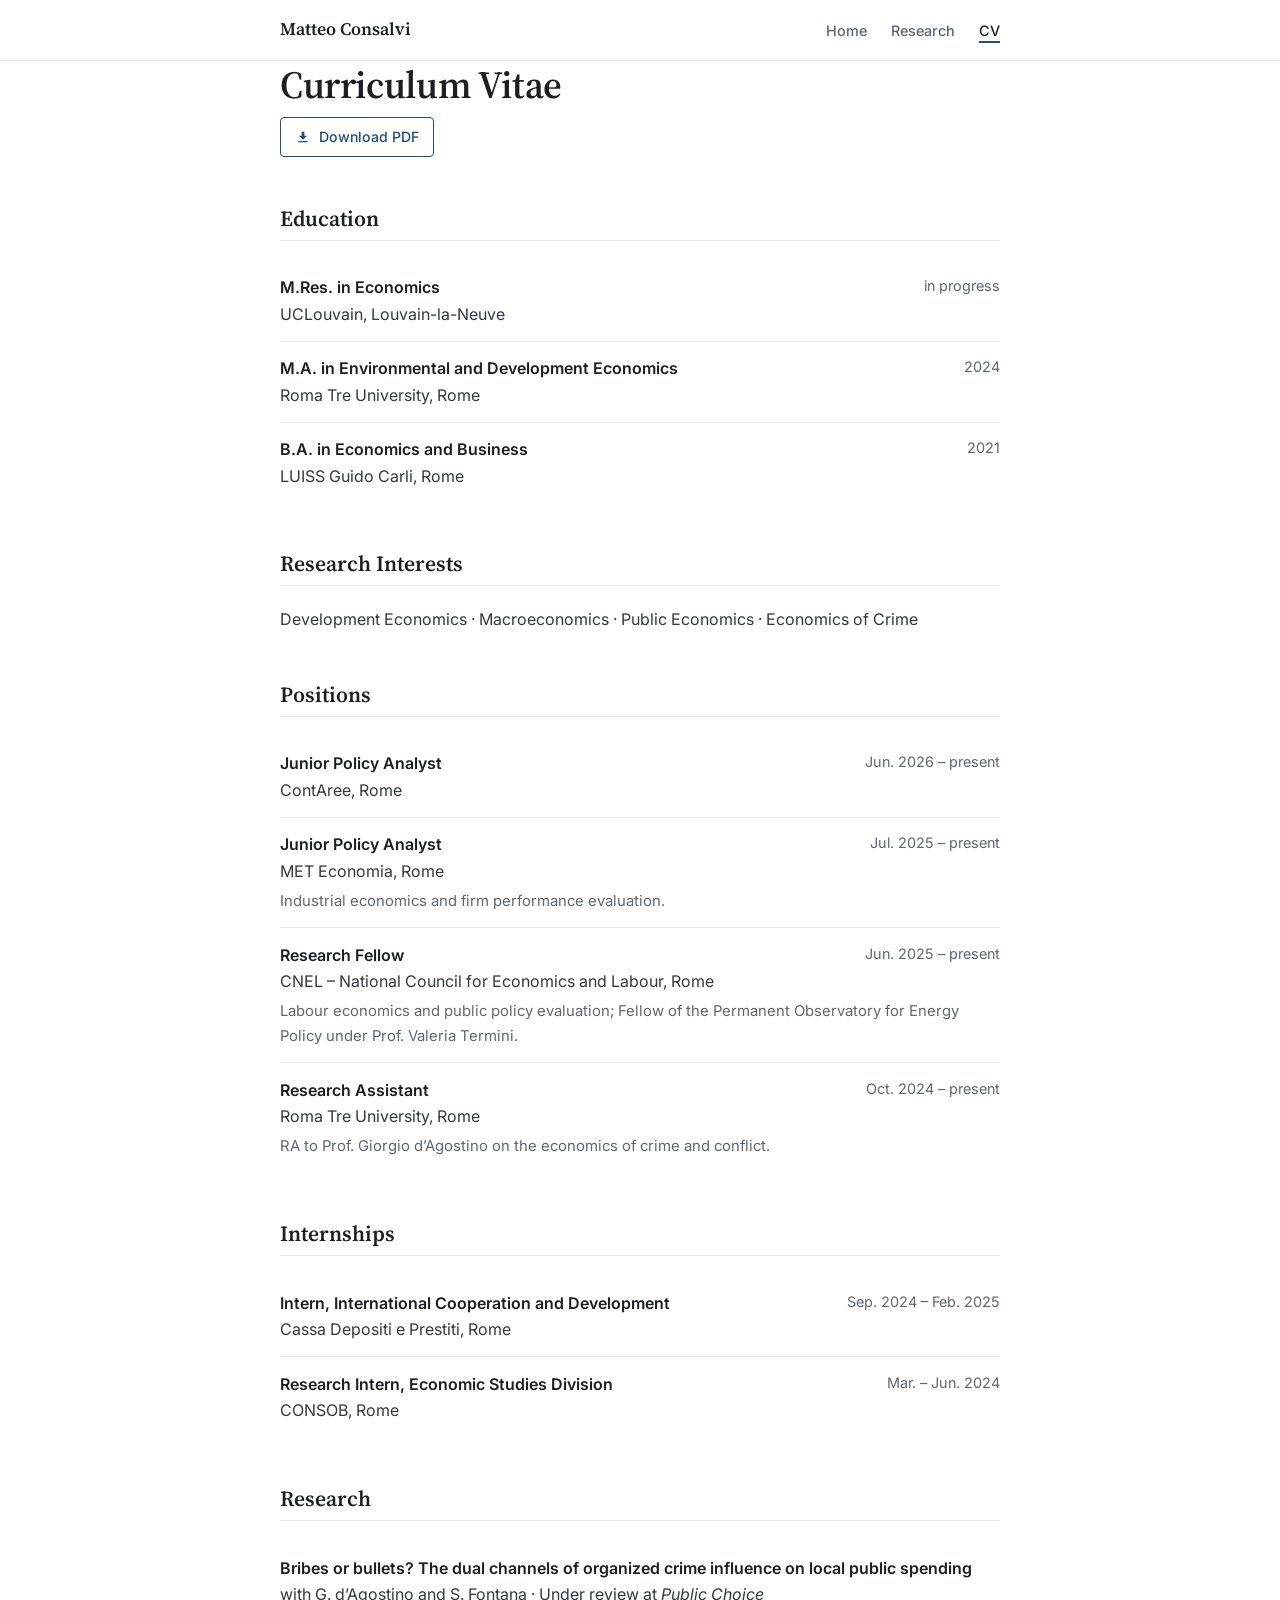
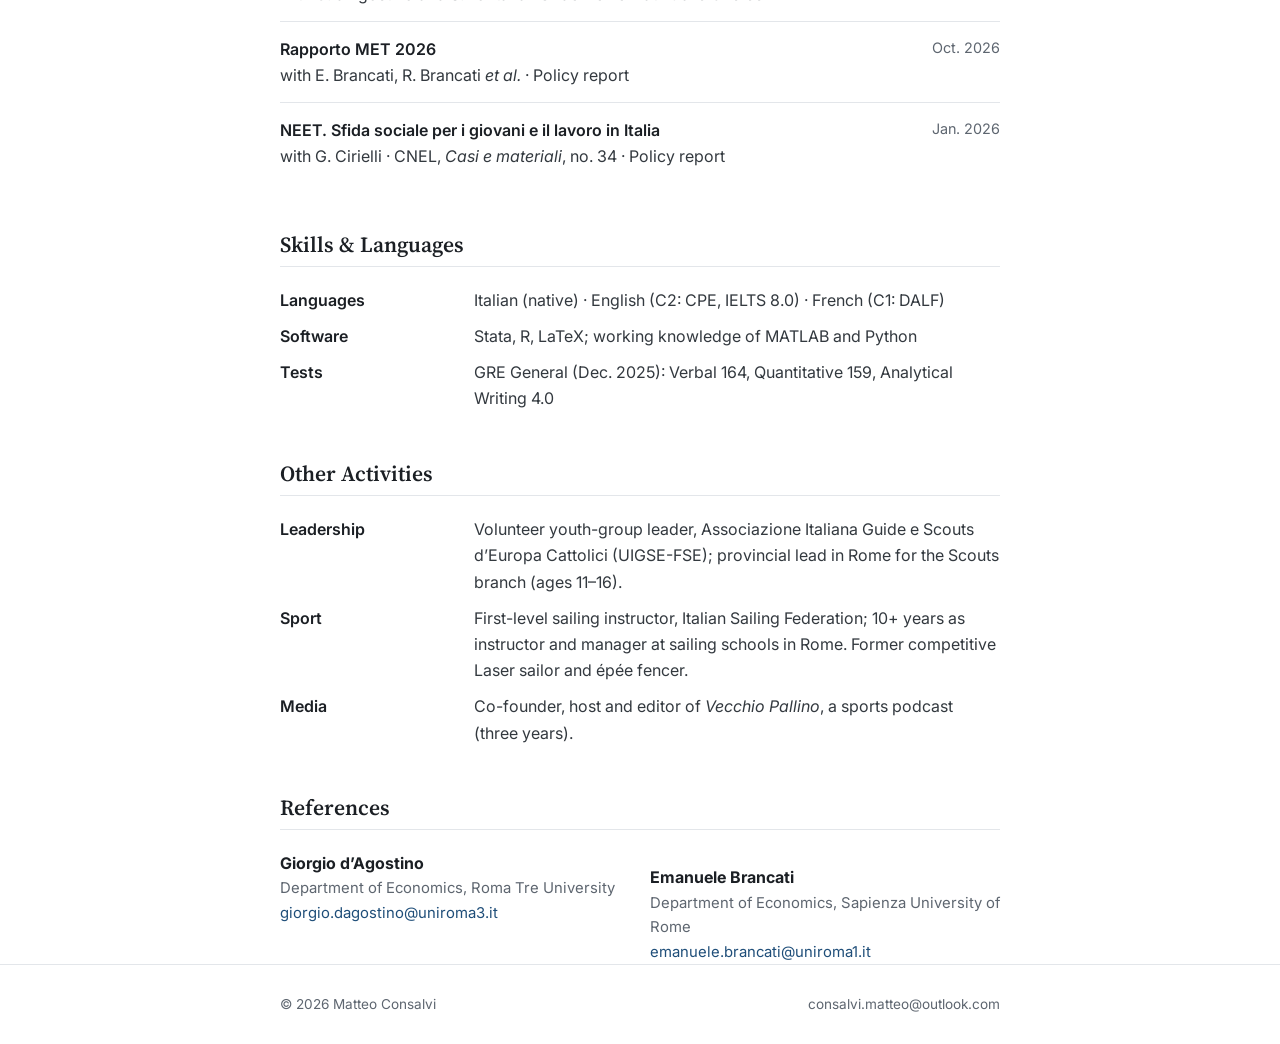
==== commit 4cf2b967: "Redesign site with a clean academic layout - Single-column layout with shared style.css, dark mode, " ====
--- a/cv.html
+++ b/cv.html
@@ -4,365 +4,171 @@
   <meta charset="UTF-8" />
   <meta name="viewport" content="width=device-width, initial-scale=1.0" />
   <title>CV — Matteo Consalvi</title>
-  <link href="https://fonts.googleapis.com/css2?family=Cormorant+Garamond:ital,wght@0,300;0,400;0,600;1,300;1,400&family=DM+Sans:wght@300;400;500&display=swap" rel="stylesheet" />
-  <style>
-    *, *::before, *::after { box-sizing: border-box; margin: 0; padding: 0; }
-
-    :root {
-      --ink:       #1a1814;
-      --parchment: #f7f4ef;
-      --warm-mid:  #e8e3da;
-      --accent:    #7a5c3a;
-      --accent-lt: #b08a60;
-      --muted:     #8a8278;
-      --serif:     'Cormorant Garamond', Georgia, serif;
-      --sans:      'DM Sans', system-ui, sans-serif;
-    }
-
-    html { scroll-behavior: smooth; }
-    body {
-      background: var(--parchment);
-      color: var(--ink);
-      font-family: var(--sans);
-      font-weight: 300;
-      line-height: 1.7;
-      min-height: 100vh;
-    }
-
-    /* ─── NAV ─── */
-    nav {
-      position: fixed; top: 0; left: 0; right: 0; z-index: 100;
-      display: flex; align-items: center; justify-content: space-between;
-      padding: 1.25rem 4rem;
-      background: rgba(247,244,239,0.92);
-      backdrop-filter: blur(10px);
-      border-bottom: 1px solid var(--warm-mid);
-    }
-    .nav-brand {
-      font-family: var(--serif);
-      font-size: 1.15rem;
-      font-weight: 400;
-      letter-spacing: 0.04em;
-      color: var(--ink);
-      text-decoration: none;
-    }
-    .nav-links { display: flex; gap: 2.5rem; list-style: none; }
-    .nav-links a {
-      font-size: 0.8rem;
-      letter-spacing: 0.12em;
-      text-transform: uppercase;
-      color: var(--muted);
-      text-decoration: none;
-      transition: color 0.2s;
-    }
-    .nav-links a:hover { color: var(--ink); }
-    .nav-links a.active {
-      border-bottom: 1px solid var(--accent);
-      padding-bottom: 2px;
-      color: var(--accent);
-    }
-
-    /* ─── PAGE HEADER ─── */
-    .page-header {
-      padding: 9rem 4rem 3rem;
-      max-width: 960px;
-      margin: 0 auto;
-      animation: fadeUp 0.6s ease both;
-    }
-    .page-eyebrow {
-      font-size: 0.72rem;
-      letter-spacing: 0.2em;
-      text-transform: uppercase;
-      color: var(--accent);
-      margin-bottom: 0.8rem;
-    }
-    h1 {
-      font-family: var(--serif);
-      font-size: clamp(2.4rem, 4vw, 3.5rem);
-      font-weight: 300;
-      line-height: 1.1;
-      margin-bottom: 1rem;
-    }
-    .page-intro {
-      font-size: 0.95rem;
-      color: #3a3530;
-      max-width: 620px;
-      line-height: 1.8;
-      margin-bottom: 2.5rem;
-    }
-
-    /* ─── DOWNLOAD BUTTON ─── */
-    .btn-download {
-      display: inline-flex;
-      align-items: center;
-      gap: 0.6rem;
-      padding: 0.75rem 1.6rem;
-      background: var(--ink);
-      color: var(--parchment);
-      font-family: var(--sans);
-      font-size: 0.78rem;
-      letter-spacing: 0.1em;
-      text-transform: uppercase;
-      text-decoration: none;
-      transition: background 0.2s;
-    }
-    .btn-download:hover { background: var(--accent); }
-    .btn-download svg { width: 14px; height: 14px; fill: currentColor; }
-
-    /* ─── MAIN CONTENT ─── */
-    .cv-layout {
-      max-width: 960px;
-      margin: 0 auto;
-      padding: 0 4rem 6rem;
-      display: grid;
-      grid-template-columns: 200px 1fr;
-      gap: 0 4rem;
-    }
-
-    /* ─── CV SECTION ─── */
-    .cv-section {
-      display: contents;
-    }
-    .cv-section-label {
-      font-size: 0.7rem;
-      letter-spacing: 0.18em;
-      text-transform: uppercase;
-      color: var(--accent);
-      padding-top: 3rem;
-      padding-bottom: 0.5rem;
-      border-top: 1px solid var(--warm-mid);
-    }
-    .cv-section-body {
-      padding-top: 3rem;
-      padding-bottom: 2.5rem;
-      border-top: 1px solid var(--warm-mid);
-    }
-
-    /* ─── CV ENTRY ─── */
-    .cv-entry {
-      display: grid;
-      grid-template-columns: 100px 1fr;
-      gap: 0 1.5rem;
-      margin-bottom: 2rem;
-    }
-    .cv-entry:last-child { margin-bottom: 0; }
-    .cv-year {
-      font-size: 0.78rem;
-      color: var(--muted);
-      padding-top: 0.15rem;
-      line-height: 1.5;
-    }
-    .cv-entry-content {}
-    .cv-entry-title {
-      font-size: 0.95rem;
-      font-weight: 500;
-      margin-bottom: 0.15rem;
-    }
-    .cv-entry-sub {
-      font-size: 0.85rem;
-      color: var(--accent-lt);
-      font-style: italic;
-      margin-bottom: 0.2rem;
-    }
-    .cv-entry-place {
-      font-size: 0.82rem;
-      color: var(--muted);
-    }
-    .cv-entry-desc {
-      font-size: 0.82rem;
-      color: #5a5450;
-      margin-top: 0.4rem;
-      line-height: 1.65;
-    }
-
-    /* ─── CONTACT STRIP ─── */
-    .contact-strip {
-      max-width: 960px;
-      margin: 0 auto;
-      padding: 2rem 4rem 5rem;
-      display: flex;
-      flex-wrap: wrap;
-      gap: 1.5rem;
-      align-items: center;
-      border-top: 1px solid var(--warm-mid);
-    }
-    .contact-strip a {
-      font-size: 0.82rem;
-      color: var(--accent);
-      text-decoration: none;
-    }
-    .contact-strip a:hover { text-decoration: underline; }
-    .social-links { display: flex; gap: 0.8rem; align-items: center; }
-    .social-links a {
-      display: flex; align-items: center; justify-content: center;
-      width: 34px; height: 34px;
-      border: 1px solid var(--warm-mid);
-      border-radius: 50%;
-      color: var(--muted);
-      text-decoration: none;
-      font-size: 0.8rem;
-      transition: all 0.2s;
-    }
-    .social-links a:hover { border-color: var(--accent); color: var(--accent); }
-    .social-links svg { width: 15px; height: 15px; fill: currentColor; }
-
-    /* ─── FOOTER ─── */
-    footer {
-      border-top: 1px solid var(--warm-mid);
-      padding: 2rem 4rem;
-      display: flex; justify-content: space-between; align-items: center;
-      font-size: 0.75rem; color: var(--muted);
-    }
-    footer a { color: var(--muted); text-decoration: none; }
-    footer a:hover { color: var(--accent); }
-
-    @media (max-width: 768px) {
-      nav { padding: 1rem 1.5rem; }
-      .nav-links { gap: 1.5rem; }
-      .page-header { padding: 7rem 1.5rem 2rem; }
-      .cv-layout { grid-template-columns: 1fr; padding: 0 1.5rem 4rem; gap: 0; }
-      .cv-section-label { border-top: none;  2rem; }
-      .cv-entry { grid-template-columns: 1fr; gap: 0.2rem; }
-      .contact-strip { padding: 2rem 1.5rem; }
-      footer { flex-direction: column; gap: 0.5rem; padding: 1.5rem; }
-    }
-
-    @keyframes fadeUp {
-      from { opacity: 0; transform: translateY(18px); }
-      to   { opacity: 1; transform: translateY(0); }
-    }
-    .cv-layout { animation: fadeUp 0.65s ease 0.1s both; }
-  </style>
+  <meta name="description" content="Curriculum vitae of Matteo Consalvi: education, positions, research, skills and references." />
+  <meta name="author" content="Matteo Consalvi" />
+  <link rel="canonical" href="https://mconsalvi.github.io/cv.html" />
+  <meta property="og:type" content="website" />
+  <meta property="og:title" content="CV — Matteo Consalvi" />
+  <meta property="og:description" content="Education, positions, research, skills and references." />
+  <meta property="og:url" content="https://mconsalvi.github.io/cv.html" />
+  <meta property="og:image" content="https://mconsalvi.github.io/assets/my-photo.jpeg" />
+  <meta name="twitter:card" content="summary" />
+  <link rel="icon" href="favicon.svg" type="image/svg+xml" />
+  <link rel="preconnect" href="https://fonts.googleapis.com" />
+  <link rel="preconnect" href="https://fonts.gstatic.com" crossorigin />
+  <link href="https://fonts.googleapis.com/css2?family=Inter:wght@400;500;600&family=Source+Serif+4:opsz,wght@8..60,400;8..60,600&display=swap" rel="stylesheet" />
+  <link rel="stylesheet" href="style.css" />
 </head>
 <body>
 
-  <nav>
-    <a class="nav-brand" href="index.html">Matteo Consalvi</a>
-    <ul class="nav-links">
-      <li><a href="index.html">Home</a></li>
-      <li><a href="cv.html" class="active">CV</a></li>
-      <li><a href="research.html">Research &amp; Projects</a></li>
-    </ul>
+  <nav class="site-nav" aria-label="Main">
+    <div class="container">
+      <a class="nav-brand" href="index.html">Matteo Consalvi</a>
+      <ul class="nav-links">
+        <li><a href="index.html">Home</a></li>
+        <li><a href="research.html">Research</a></li>
+        <li><a href="cv.html" aria-current="page">CV</a></li>
+      </ul>
+    </div>
   </nav>
 
-  <div class="page-header">
-    <div class="page-eyebrow">Curriculum Vitae</div>
-    <h1>Academic &amp;<br>Professional Record</h1>
-    <p class="page-intro">
-      Research Fellow at the National Council of Economics and Labour and at the private research centre MET Economia. Collaborator on projects at the University of Roma Tre.
+  <main class="container">
+
+    <h1 class="page-title">Curriculum Vitae</h1>
+    <p class="page-lede">
+      <a class="btn" href="assets/matteo-consalvi-cv.pdf" target="_blank" rel="noopener">
+        <svg class="icon" viewBox="0 0 24 24" aria-hidden="true"><path d="M12 16l-6-6h4V4h4v6h4l-6 6zm-7 2h14v2H5v-2z"/></svg>
+        Download PDF
+      </a>
     </p>
-    <a class="btn-download"
-      href="assets/matteo-consalvi-cv.pdf" download       
-      target="_blank" rel="noopener">
-      <svg viewBox="0 0 24 24"><path d="M12 16l-6-6h4V4h4v6h4l-6 6zm-7 2h14v2H5v-2z"/></svg>
-      Download Full CV (PDF)
-    </a>
-  </div>
 
-  <div class="cv-layout">
+    <section aria-labelledby="edu">
+      <h2 id="edu">Education</h2>
+      <div class="entry">
+        <div><div class="entry-title">M.Res. in Economics</div><div class="entry-org">UCLouvain, Louvain-la-Neuve</div></div>
+        <div class="entry-date">in progress</div>
+      </div>
+      <div class="entry">
+        <div><div class="entry-title">M.A. in Environmental and Development Economics</div><div class="entry-org">Roma Tre University, Rome</div></div>
+        <div class="entry-date">2024</div>
+      </div>
+      <div class="entry">
+        <div><div class="entry-title">B.A. in Economics and Business</div><div class="entry-org">LUISS Guido Carli, Rome</div></div>
+        <div class="entry-date">2021</div>
+      </div>
+    </section>
 
-    <!-- CURRENT POSITIONS -->
-    <div class="cv-section">
-      <div class="cv-section-label">Current Positions</div>
-      <div class="cv-section-body">
-        <div class="cv-entry">
-          <div class="cv-year">07/2025 –<br>present</div>
-          <div class="cv-entry-content">
-            <div class="cv-entry-title">Junior Policy Analyst</div>
-            <div class="cv-entry-sub">MET Economia</div>
-            <div class="cv-entry-place">Rome, Italy</div>
-            <div class="cv-entry-desc">An analyst at this private research institute, I am working in industrial economics and firm performance evaluation.</div>
-          </div>
-        </div>
-        <div class="cv-entry">
-          <div class="cv-year">06/2025 –<br>present</div>
-          <div class="cv-entry-content">
-            <div class="cv-entry-title">Research Fellow</div>
-            <div class="cv-entry-sub">National Council of Economics and Labour (CNEL)</div>
-            <div class="cv-entry-place">Rome, Italy</div>
-            <div class="cv-entry-desc">I am under a research grant at CNEL, researching in topics related to labour economics and public policy evaluation. I am also a Fellow under Professor Valera Termini, imn the Permanent Observatory for Energy Policy</div>
-          </div>
-        </div>
-        <div class="cv-entry">
-          <div class="cv-year">10/2024 –<br>present</div>
-          <div class="cv-entry-content">
-            <div class="cv-entry-title">Research Assistant</div>
-            <div class="cv-entry-sub">University of Roma Tre</div>
-            <div class="cv-entry-place">Rome, Italy</div>
-            <div class="cv-entry-desc">RA to Professor Giorgio d'Agostino, I am working in projects in the economics fo crime and conflict economics.</div>
-          </div>
+    <section aria-labelledby="int">
+      <h2 id="int">Research Interests</h2>
+      <p>Development Economics · Macroeconomics · Public Economics · Economics of Crime</p>
+    </section>
+
+    <section aria-labelledby="pos">
+      <h2 id="pos">Positions</h2>
+      <div class="entry">
+        <div><div class="entry-title">Junior Policy Analyst</div><div class="entry-org">ContAree, Rome</div></div>
+        <div class="entry-date">Jun. 2026 – present</div>
+      </div>
+      <div class="entry">
+        <div><div class="entry-title">Junior Policy Analyst</div><div class="entry-org">MET Economia, Rome</div></div>
+        <div class="entry-date">Jul. 2025 – present</div>
+        <div class="entry-desc">Industrial economics and firm performance evaluation.</div>
+      </div>
+      <div class="entry">
+        <div><div class="entry-title">Research Fellow</div><div class="entry-org">CNEL – National Council for Economics and Labour, Rome</div></div>
+        <div class="entry-date">Jun. 2025 – present</div>
+        <div class="entry-desc">Labour economics and public policy evaluation; Fellow of the Permanent Observatory for Energy Policy under Prof. Valeria Termini.</div>
+      </div>
+      <div class="entry">
+        <div><div class="entry-title">Research Assistant</div><div class="entry-org">Roma Tre University, Rome</div></div>
+        <div class="entry-date">Oct. 2024 – present</div>
+        <div class="entry-desc">RA to Prof. Giorgio d’Agostino on the economics of crime and conflict.</div>
+      </div>
+    </section>
+
+    <section aria-labelledby="intern">
+      <h2 id="intern">Internships</h2>
+      <div class="entry">
+        <div><div class="entry-title">Intern, International Cooperation and Development</div><div class="entry-org">Cassa Depositi e Prestiti, Rome</div></div>
+        <div class="entry-date">Sep. 2024 – Feb. 2025</div>
+      </div>
+      <div class="entry">
+        <div><div class="entry-title">Research Intern, Economic Studies Division</div><div class="entry-org">CONSOB, Rome</div></div>
+        <div class="entry-date">Mar. – Jun. 2024</div>
+      </div>
+    </section>
+
+    <section aria-labelledby="research">
+      <h2 id="research">Research</h2>
+      <div class="entry">
+        <div>
+          <div class="entry-title">Bribes or bullets? The dual channels of organized crime influence on local public spending</div>
+          <div class="entry-org">with G. d’Agostino and S. Fontana · Under review at <em>Public Choice</em></div>
         </div>
       </div>
+      <div class="entry">
+        <div>
+          <div class="entry-title">Rapporto MET 2026</div>
+          <div class="entry-org">with E. Brancati, R. Brancati <em>et al.</em> · Policy report</div>
+        </div>
+        <div class="entry-date">Oct. 2026</div>
+      </div>
+      <div class="entry">
+        <div>
+          <div class="entry-title">NEET. Sfida sociale per i giovani e il lavoro in Italia</div>
+          <div class="entry-org">with G. Cirielli · CNEL, <em>Casi e materiali</em>, no. 34 · Policy report</div>
+        </div>
+        <div class="entry-date">Jan. 2026</div>
+      </div>
+    </section>
+
+    <section aria-labelledby="skills">
+      <h2 id="skills">Skills &amp; Languages</h2>
+      <dl class="kv">
+        <dt>Languages</dt>
+        <dd>Italian (native) · English (C2: CPE, IELTS 8.0) · French (C1: DALF)</dd>
+        <dt>Software</dt>
+        <dd>Stata, R, LaTeX; working knowledge of MATLAB and Python</dd>
+        <dt>Tests</dt>
+        <dd>GRE General (Dec. 2025): Verbal 164, Quantitative 159, Analytical Writing 4.0</dd>
+      </dl>
+    </section>
+
+    <section aria-labelledby="other">
+      <h2 id="other">Other Activities</h2>
+      <dl class="kv">
+        <dt>Leadership</dt>
+        <dd>Volunteer youth-group leader, Associazione Italiana Guide e Scouts d’Europa Cattolici (UIGSE-FSE); provincial lead in Rome for the Scouts branch (ages 11–16).</dd>
+        <dt>Sport</dt>
+        <dd>First-level sailing instructor, Italian Sailing Federation; 10+ years as instructor and manager at sailing schools in Rome. Former competitive Laser sailor and épée fencer.</dd>
+        <dt>Media</dt>
+        <dd>Co-founder, host and editor of <em>Vecchio Pallino</em>, a sports podcast (three years).</dd>
+      </dl>
+    </section>
+
+    <section aria-labelledby="refs">
+      <h2 id="refs">References</h2>
+      <div class="refs">
+        <p>
+          <strong>Giorgio d’Agostino</strong>
+          Department of Economics, Roma Tre University<br />
+          <a href="mailto:giorgio.dagostino@uniroma3.it">giorgio.dagostino@uniroma3.it</a>
+        </p>
+        <p>
+          <strong>Emanuele Brancati</strong>
+          Department of Economics, Sapienza University of Rome<br />
+          <a href="mailto:emanuele.brancati@uniroma1.it">emanuele.brancati@uniroma1.it</a>
+        </p>
+      </div>
+    </section>
+
+  </main>
+
+  <footer class="site-footer">
+    <div class="container">
+      <span>&copy; 2026 Matteo Consalvi</span>
+      <span><a href="mailto:consalvi.matteo@outlook.com">consalvi.matteo@outlook.com</a></span>
     </div>
-
-    <!-- EDUCATION -->
-    <div class="cv-section">
-      <div class="cv-section-label">Education</div>
-      <div class="cv-section-body">
-        <div class="cv-entry">
-          <div class="cv-year">09/2026 –<br></div>
-          <div class="cv-entry-content">
-            <div class="cv-entry-title">M.A. in Economics</div>
-            <div class="cv-entry-sub">Université Catholique de Louvain</div>
-            <div class="cv-entry-place">Louvain-la-Neuve, Belgium</div>
-          </div>
-        </div>
-        <div class="cv-entry">
-          <div class="cv-year">10/2022 –<br>03/2025</div>
-          <div class="cv-entry-content">
-            <div class="cv-entry-title">M.A. in Development Economics</div>
-            <div class="cv-entry-sub">University of Roma Tre</div>
-            <div class="cv-entry-place">Rome, Italy</div>
-          </div>
-        </div>
-        <div class="cv-entry">
-          <div class="cv-year">09/2019 –<br>11/2022</div>
-          <div class="cv-entry-content">
-            <div class="cv-entry-title">B.A. in Economics</div>
-            <div class="cv-entry-sub">LUISS Guido Carli</div>
-            <div class="cv-entry-place">Rome, Italy</div>
-          </div>
-        </div>
-      </div>
-    </div>
-
-    <!-- RESEARCH INTERESTS -->
-    <div class="cv-section">
-      <div class="cv-section-label">Research Interests</div>
-      <div class="cv-section-body">
-        <div class="cv-entry">
-          <div class="cv-year"></div>
-          <div class="cv-entry-content">
-            <div class="cv-entry-desc" style="font-size:0.92rem; color:#3a3530;">
-              Development economics &nbsp;·&nbsp; Inequality &amp; Poverty &nbsp;·&nbsp; Economics of crime &amp; organised crime &nbsp;·&nbsp; Conflict economics &nbsp;·&nbsp; Public policy evaluation
-            </div>
-          </div>
-        </div>
-      </div>
-    </div>
-
-  </div>
-
-  <!-- CONTACT -->
-  <div class="contact-strip">
-    <a href="mailto:consalvi.matteo@outlook.com">consalvi.matteo@outlook.com</a>
-    <span style="color:var(--muted); font-size:0.82rem;">+39 366 988 9788</span>
-    <div class="social-links">
-      <a href="https://www.linkedin.com/in/matteo-consalvi-65b625216/" target="_blank" rel="noopener" title="LinkedIn">
-        <svg viewBox="0 0 24 24"><path d="M20.447 20.452H17.21v-5.569c0-1.328-.027-3.037-1.852-3.037-1.853 0-2.136 1.445-2.136 2.939v5.667H9.999V9h3.102v1.561h.042c.431-.816 1.484-1.676 3.054-1.676 3.267 0 3.868 2.149 3.868 4.944l-.618 6.623zM5.337 7.433a1.8 1.8 0 1 1 0-3.6 1.8 1.8 0 0 1 0 3.6zm1.554 13.019H3.781V9h3.11v11.452zM22.225 0H1.771C.792 0 0 .774 0 1.729v20.542C0 23.227.792 24 1.771 24h20.451C23.2 24 24 23.227 24 22.271V1.729C24 .774 23.2 0 22.222 0h.003z"/></svg>
-      </a>
-      <a href="https://bsky.app/profile/mconsalvi.bsky.social" target="_blank" rel="noopener" title="Bluesky">
-        <svg viewBox="0 0 24 24"><path d="M12 10.8c-1.087-2.114-4.046-6.053-6.798-7.995C2.566.944 1.561 1.266.902 1.565.139 1.908 0 3.08 0 3.768c0 .69.378 5.65.624 6.479.815 2.736 3.713 3.66 6.383 3.364.136-.02.275-.039.415-.056-.138.022-.276.04-.415.056-3.912.58-7.387 2.005-2.83 7.078 5.013 5.19 6.87-1.113 7.823-4.308.953 3.195 2.05 9.271 7.733 4.308 4.267-4.308 1.172-6.498-2.74-7.078a8.741 8.741 0 0 1-.415-.056c.14.017.279.036.415.056 2.67.297 5.568-.628 6.383-3.364.246-.828.624-5.79.624-6.478 0-.69-.139-1.861-.902-2.204-.659-.298-1.664-.62-4.3 1.24C16.046 4.748 13.087 8.687 12 10.8z"/></svg>
-      </a>
-      <a href="https://x.com/matt_consi" target="_blank" rel="noopener" title="X">
-        <svg viewBox="0 0 24 24"><path d="M18.244 2.25h3.308l-7.227 8.26 8.502 11.24H16.17l-5.214-6.817L4.99 21.75H1.68l7.73-8.835L1.254 2.25H8.08l4.713 6.231zm-1.161 17.52h1.833L7.084 4.126H5.117z"/></svg>
-      </a>
-    </div>
-  </div>
-
-  <footer>
-    <span>&copy; 2025 Matteo Consalvi</span>
-    <span><a href="mailto:consalvi.matteo@outlook.com">consalvi.matteo@outlook.com</a> &nbsp;&middot;&nbsp; Rome, Italy</span>
   </footer>
 
 </body>
--- a/style.css
+++ b/style.css
@@ -0,0 +1,225 @@
+/* Shared stylesheet for mconsalvi.github.io */
+
+*, *::before, *::after { box-sizing: border-box; margin: 0; padding: 0; }
+
+:root {
+  --bg:       #ffffff;
+  --surface:  #f6f7f9;
+  --ink:      #1b1f24;
+  --body:     #33393f;
+  --muted:    #5e6670;
+  --rule:     #e3e6ea;
+  --accent:   #1f4e79;
+  --accent-hover: #163a5b;
+  --tag-bg:   #e8eff6;
+  --serif:    'Source Serif 4', Georgia, 'Times New Roman', serif;
+  --sans:     'Inter', system-ui, -apple-system, 'Segoe UI', sans-serif;
+  --measure:  760px;
+}
+
+@media (prefers-color-scheme: dark) {
+  :root {
+    --bg:       #14171b;
+    --surface:  #1b1f24;
+    --ink:      #eef0f2;
+    --body:     #cfd4d9;
+    --muted:    #9aa3ad;
+    --rule:     #2c3239;
+    --accent:   #8db8e3;
+    --accent-hover: #b3d0ee;
+    --tag-bg:   #1f2c3a;
+  }
+}
+
+html { scroll-behavior: smooth; -webkit-text-size-adjust: 100%; }
+
+body {
+  background: var(--bg);
+  color: var(--body);
+  font-family: var(--sans);
+  font-size: 16px;
+  line-height: 1.65;
+}
+
+a { color: var(--accent); text-decoration: none; }
+a:hover { color: var(--accent-hover); text-decoration: underline; text-underline-offset: 2px; }
+:focus-visible { outline: 2px solid var(--accent); outline-offset: 2px; border-radius: 2px; }
+
+.container { max-width: var(--measure); margin: 0 auto; padding: 0 1.25rem; }
+
+/* ─── NAV ─── */
+.site-nav {
+  border-bottom: 1px solid var(--rule);
+  background: var(--bg);
+  position: sticky; top: 0; z-index: 10;
+}
+.site-nav .container {
+  display: flex; align-items: center; justify-content: space-between;
+  gap: 1rem; height: 60px;
+}
+.nav-brand {
+  font-family: var(--serif);
+  font-size: 1.1rem;
+  font-weight: 600;
+  color: var(--ink);
+  white-space: nowrap;
+}
+.nav-brand:hover { color: var(--ink); text-decoration: none; }
+.nav-links { display: flex; gap: 1.5rem; list-style: none; }
+.nav-links a {
+  font-size: 0.9rem;
+  font-weight: 500;
+  color: var(--muted);
+  padding: 4px 0;
+}
+.nav-links a:hover { color: var(--ink); text-decoration: none; }
+.nav-links a[aria-current="page"] {
+  color: var(--ink);
+  box-shadow: inset 0 -2px 0 var(--accent);
+}
+
+/* ─── MAIN ─── */
+main { padding: 3.5rem 0 4rem; }
+
+h1, h2, h3 { font-family: var(--serif); color: var(--ink); font-weight: 600; line-height: 1.25; }
+h1 { font-size: clamp(1.9rem, 5vw, 2.4rem); letter-spacing: -0.01em; }
+h2 {
+  font-size: 1.35rem;
+  margin: 3rem 0 1.25rem;
+  padding-bottom: 0.5rem;
+  border-bottom: 1px solid var(--rule);
+}
+h3 { font-size: 1.05rem; }
+p + p { margin-top: 0.9rem; }
+
+.page-title { margin-bottom: 0.5rem; }
+.page-lede { color: var(--muted); max-width: 60ch; }
+
+/* ─── PROFILE HEADER (home) ─── */
+.profile {
+  display: grid;
+  grid-template-columns: 180px 1fr;
+  gap: 2.25rem;
+  align-items: start;
+}
+.profile-photo {
+  width: 180px; height: 220px;
+  object-fit: cover;
+  object-position: center 20%;
+  border-radius: 6px;
+  display: block;
+}
+.profile h1 { margin-bottom: 0.35rem; }
+.profile-role { font-size: 1.05rem; color: var(--ink); font-weight: 500; }
+.profile-affil { color: var(--muted); font-size: 0.95rem; margin-top: 0.35rem; }
+.profile-affil li { list-style: none; }
+
+.contact-links {
+  display: flex; flex-wrap: wrap; align-items: center;
+  gap: 0.5rem 1.1rem;
+  margin-top: 1.25rem;
+  font-size: 0.92rem;
+}
+.contact-links a { display: inline-flex; align-items: center; gap: 0.4rem; }
+.icon { width: 16px; height: 16px; fill: currentColor; flex: none; }
+
+.btn {
+  display: inline-flex; align-items: center; gap: 0.45rem;
+  padding: 0.45rem 0.9rem;
+  border: 1px solid var(--accent);
+  border-radius: 4px;
+  font-size: 0.88rem; font-weight: 500;
+  color: var(--accent);
+}
+.btn:hover { background: var(--accent); color: var(--bg); text-decoration: none; }
+
+.bio { margin-top: 2.5rem; }
+
+.interests { display: flex; flex-wrap: wrap; gap: 0.5rem; list-style: none; }
+.interests li {
+  background: var(--tag-bg);
+  color: var(--ink);
+  font-size: 0.88rem;
+  padding: 0.3rem 0.75rem;
+  border-radius: 999px;
+}
+
+/* ─── PAPER LIST ─── */
+.paper { padding: 1.1rem 0; border-bottom: 1px solid var(--rule); }
+.paper:last-child { border-bottom: none; }
+.paper-title { font-family: var(--serif); font-size: 1.1rem; font-weight: 600; color: var(--ink); line-height: 1.35; }
+.paper-meta { font-size: 0.92rem; color: var(--muted); margin-top: 0.25rem; }
+.paper-meta em { color: var(--body); }
+.status {
+  display: inline-block;
+  font-size: 0.75rem; font-weight: 600;
+  letter-spacing: 0.04em; text-transform: uppercase;
+  color: var(--accent);
+  background: var(--tag-bg);
+  padding: 0.15rem 0.55rem;
+  border-radius: 3px;
+  margin-top: 0.5rem;
+}
+.paper details { margin-top: 0.5rem; font-size: 0.92rem; }
+.paper summary { cursor: pointer; color: var(--accent); font-weight: 500; }
+.paper details p { margin-top: 0.5rem; }
+
+/* ─── CV ENTRIES ─── */
+.entry {
+  display: grid;
+  grid-template-columns: 1fr auto;
+  column-gap: 1.5rem;
+  padding: 0.85rem 0;
+}
+.entry + .entry { border-top: 1px solid var(--rule); }
+.entry-title { font-weight: 600; color: var(--ink); }
+.entry-org { color: var(--body); }
+.entry-date { font-size: 0.9rem; color: var(--muted); white-space: nowrap; text-align: right; }
+.entry-desc { grid-column: 1 / -1; font-size: 0.93rem; color: var(--muted); margin-top: 0.3rem; }
+
+.kv { display: grid; grid-template-columns: 170px 1fr; gap: 0.6rem 1.5rem; }
+.kv dt { font-weight: 600; color: var(--ink); }
+.kv dd { color: var(--body); }
+
+.refs { display: grid; grid-template-columns: repeat(auto-fit, minmax(240px, 1fr)); gap: 1.25rem; }
+.refs p { font-size: 0.93rem; color: var(--muted); }
+.refs strong { display: block; color: var(--ink); font-size: 1rem; }
+
+/* ─── OUTSIDE WORK ─── */
+.outside {
+  display: grid;
+  grid-template-columns: repeat(3, 1fr);
+  gap: 1.25rem;
+}
+.outside figure { margin: 0; }
+.outside img {
+  width: 100%; aspect-ratio: 4 / 3;
+  object-fit: cover; border-radius: 4px; display: block;
+}
+.outside figcaption { font-size: 0.88rem; color: var(--muted); margin-top: 0.6rem; line-height: 1.5; }
+.outside figcaption strong { display: block; color: var(--ink); font-size: 0.95rem; margin-bottom: 0.15rem; }
+
+/* ─── FOOTER ─── */
+.site-footer { border-top: 1px solid var(--rule); padding: 1.75rem 0; font-size: 0.85rem; color: var(--muted); }
+.site-footer .container { display: flex; flex-wrap: wrap; justify-content: space-between; gap: 0.5rem; }
+.site-footer a { color: var(--muted); }
+
+/* ─── MOBILE ─── */
+@media (max-width: 640px) {
+  main { padding-top: 2.25rem; }
+  .nav-links { gap: 1rem; }
+  .profile { grid-template-columns: 1fr; gap: 1.5rem; }
+  .profile-photo { width: 140px; height: 170px; }
+  .entry { grid-template-columns: 1fr; }
+  .entry-date { text-align: left; order: -1; }
+  .kv { grid-template-columns: 1fr; gap: 0.15rem; }
+  .kv dd { margin-bottom: 0.6rem; }
+  .outside { grid-template-columns: 1fr; }
+}
+
+@media print {
+  .site-nav, .site-footer, .btn { display: none; }
+  body { color: #000; background: #fff; }
+}
+
+.mt { margin-top: 1.25rem; }
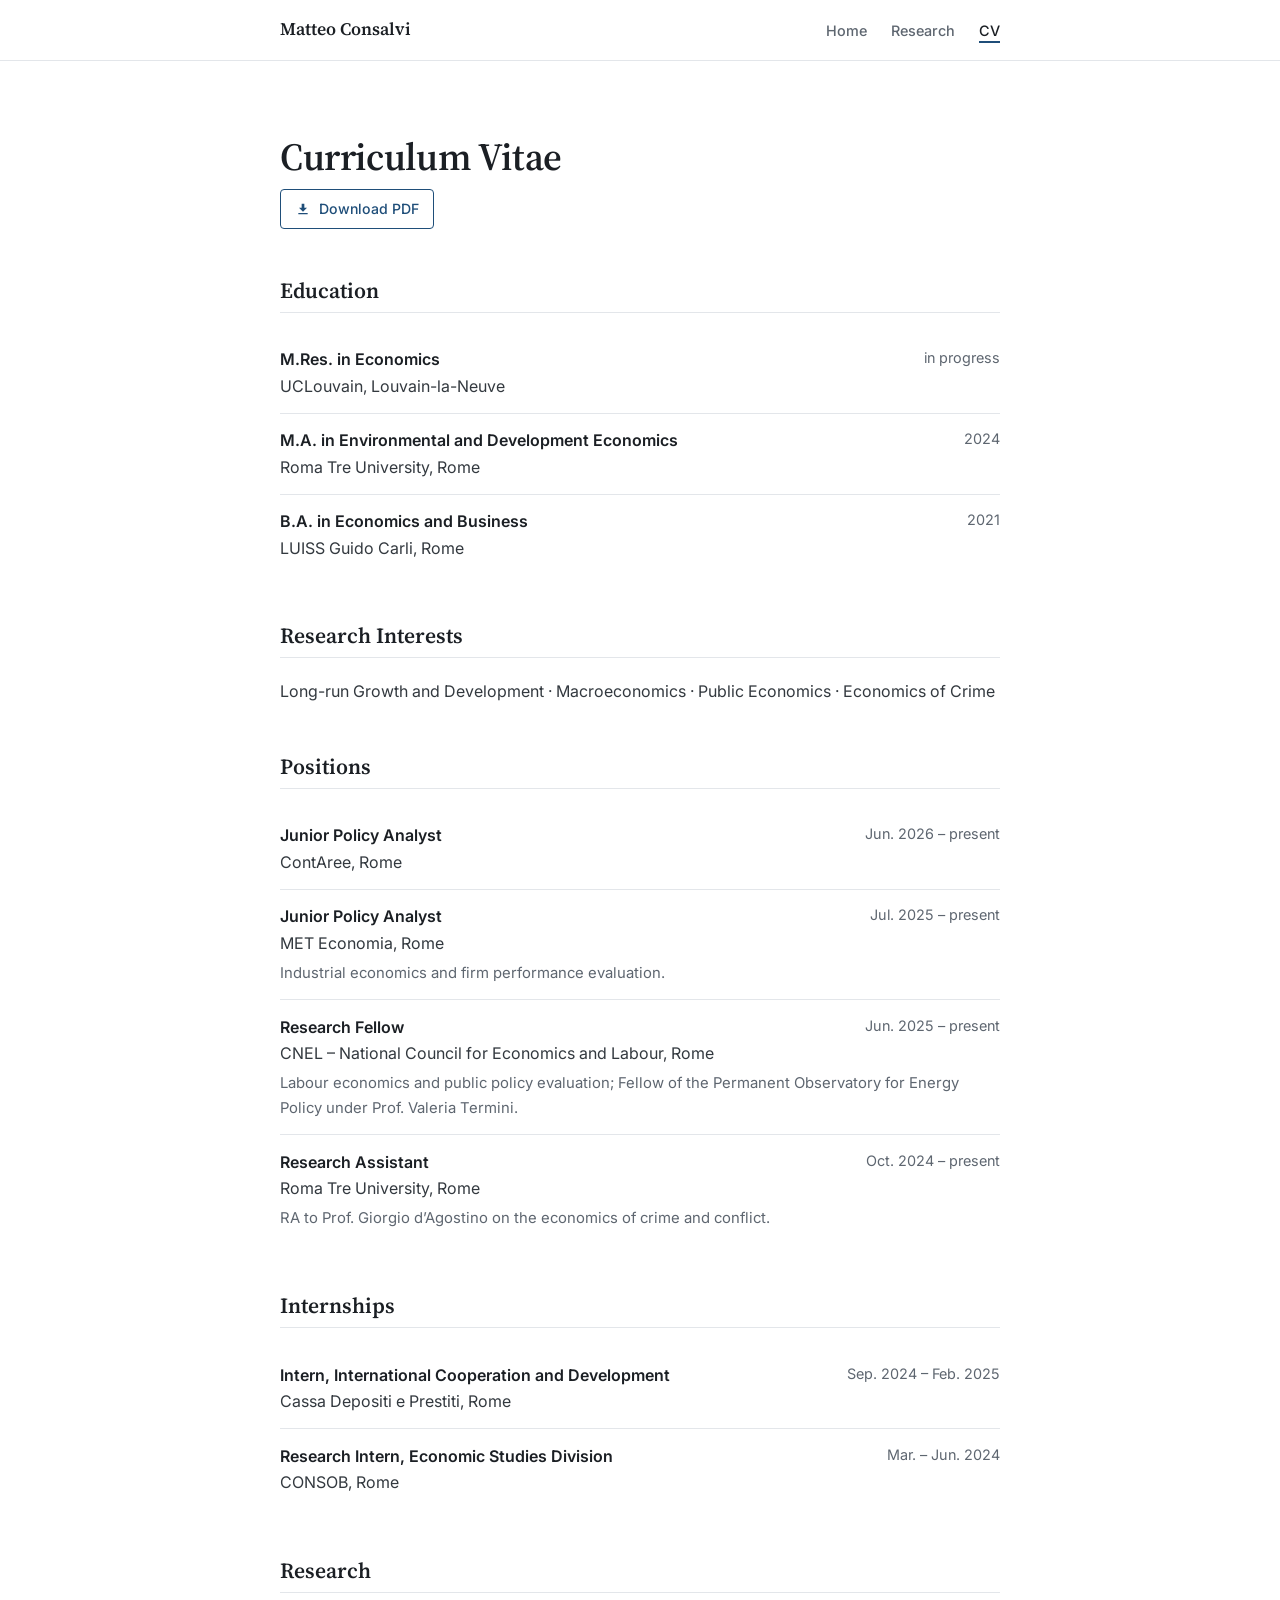
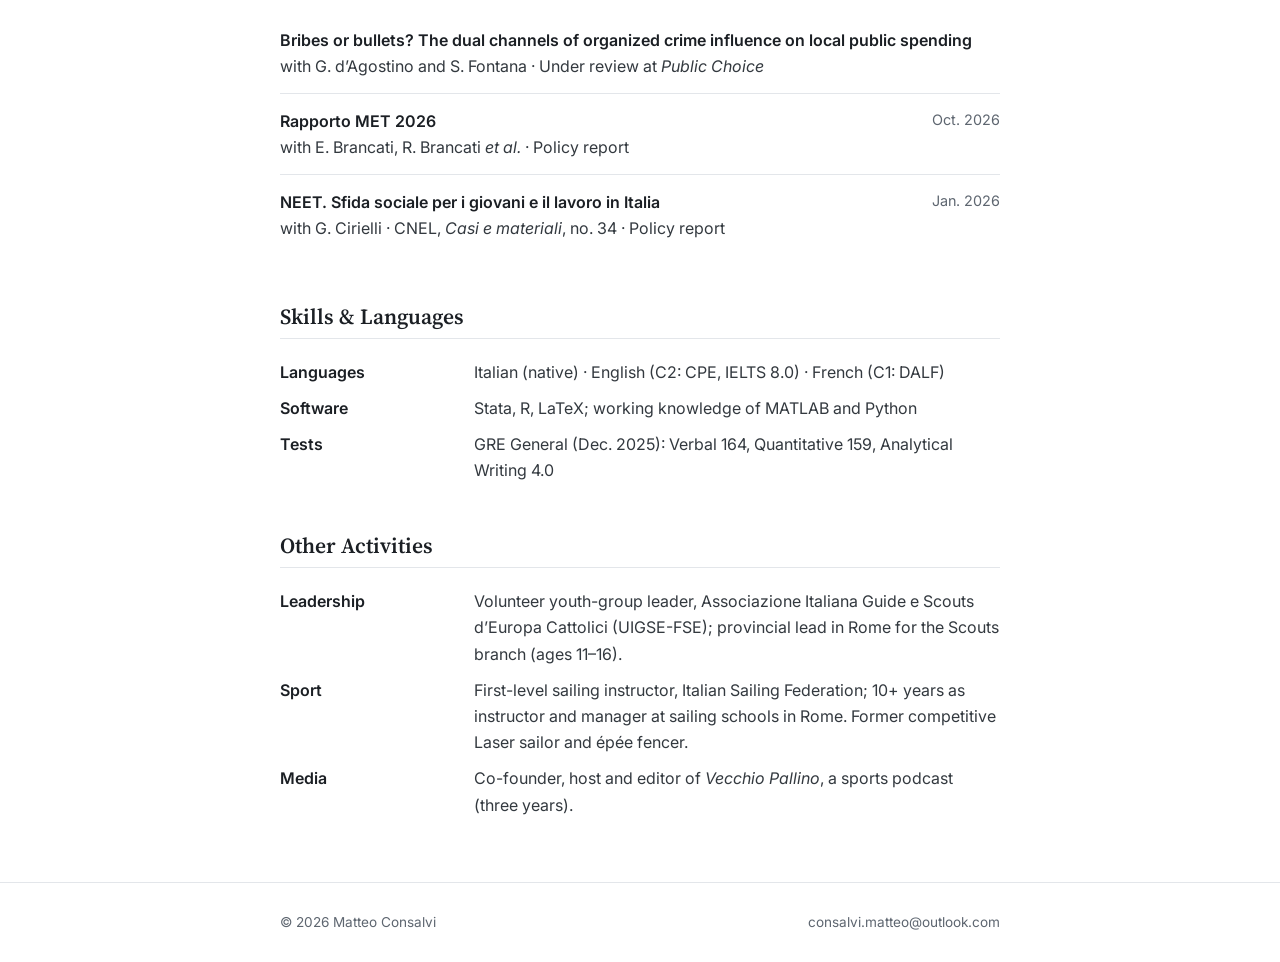
==== commit 0b0f44bc: "Remove references, rename interest to long-run growth, add top spacing Co-Authored-By: Claude Opus 5" ====
--- a/cv.html
+++ b/cv.html
@@ -4,12 +4,12 @@
   <meta charset="UTF-8" />
   <meta name="viewport" content="width=device-width, initial-scale=1.0" />
   <title>CV — Matteo Consalvi</title>
-  <meta name="description" content="Curriculum vitae of Matteo Consalvi: education, positions, research, skills and references." />
+  <meta name="description" content="Curriculum vitae of Matteo Consalvi: education, positions, research, skills and activities." />
   <meta name="author" content="Matteo Consalvi" />
   <link rel="canonical" href="https://mconsalvi.github.io/cv.html" />
   <meta property="og:type" content="website" />
   <meta property="og:title" content="CV — Matteo Consalvi" />
-  <meta property="og:description" content="Education, positions, research, skills and references." />
+  <meta property="og:description" content="Education, positions, research, skills and activities." />
   <meta property="og:url" content="https://mconsalvi.github.io/cv.html" />
   <meta property="og:image" content="https://mconsalvi.github.io/assets/my-photo.jpeg" />
   <meta name="twitter:card" content="summary" />
@@ -60,7 +60,7 @@
 
     <section aria-labelledby="int">
       <h2 id="int">Research Interests</h2>
-      <p>Development Economics · Macroeconomics · Public Economics · Economics of Crime</p>
+      <p>Long-run Growth and Development · Macroeconomics · Public Economics · Economics of Crime</p>
     </section>
 
     <section aria-labelledby="pos">
@@ -146,22 +146,6 @@
       </dl>
     </section>
 
-    <section aria-labelledby="refs">
-      <h2 id="refs">References</h2>
-      <div class="refs">
-        <p>
-          <strong>Giorgio d’Agostino</strong>
-          Department of Economics, Roma Tre University<br />
-          <a href="mailto:giorgio.dagostino@uniroma3.it">giorgio.dagostino@uniroma3.it</a>
-        </p>
-        <p>
-          <strong>Emanuele Brancati</strong>
-          Department of Economics, Sapienza University of Rome<br />
-          <a href="mailto:emanuele.brancati@uniroma1.it">emanuele.brancati@uniroma1.it</a>
-        </p>
-      </div>
-    </section>
-
   </main>
 
   <footer class="site-footer">
--- a/style.css
+++ b/style.css
@@ -79,7 +79,7 @@
 }
 
 /* ─── MAIN ─── */
-main { padding: 3.5rem 0 4rem; }
+main.container { padding-top: 4.5rem; padding-bottom: 4rem; }
 
 h1, h2, h3 { font-family: var(--serif); color: var(--ink); font-weight: 600; line-height: 1.25; }
 h1 { font-size: clamp(1.9rem, 5vw, 2.4rem); letter-spacing: -0.01em; }
@@ -181,9 +181,6 @@
 .kv dt { font-weight: 600; color: var(--ink); }
 .kv dd { color: var(--body); }
 
-.refs { display: grid; grid-template-columns: repeat(auto-fit, minmax(240px, 1fr)); gap: 1.25rem; }
-.refs p { font-size: 0.93rem; color: var(--muted); }
-.refs strong { display: block; color: var(--ink); font-size: 1rem; }
 
 /* ─── OUTSIDE WORK ─── */
 .outside {
@@ -206,7 +203,7 @@
 
 /* ─── MOBILE ─── */
 @media (max-width: 640px) {
-  main { padding-top: 2.25rem; }
+  main.container { padding-top: 3rem; }
   .nav-links { gap: 1rem; }
   .profile { grid-template-columns: 1fr; gap: 1.5rem; }
   .profile-photo { width: 140px; height: 170px; }
